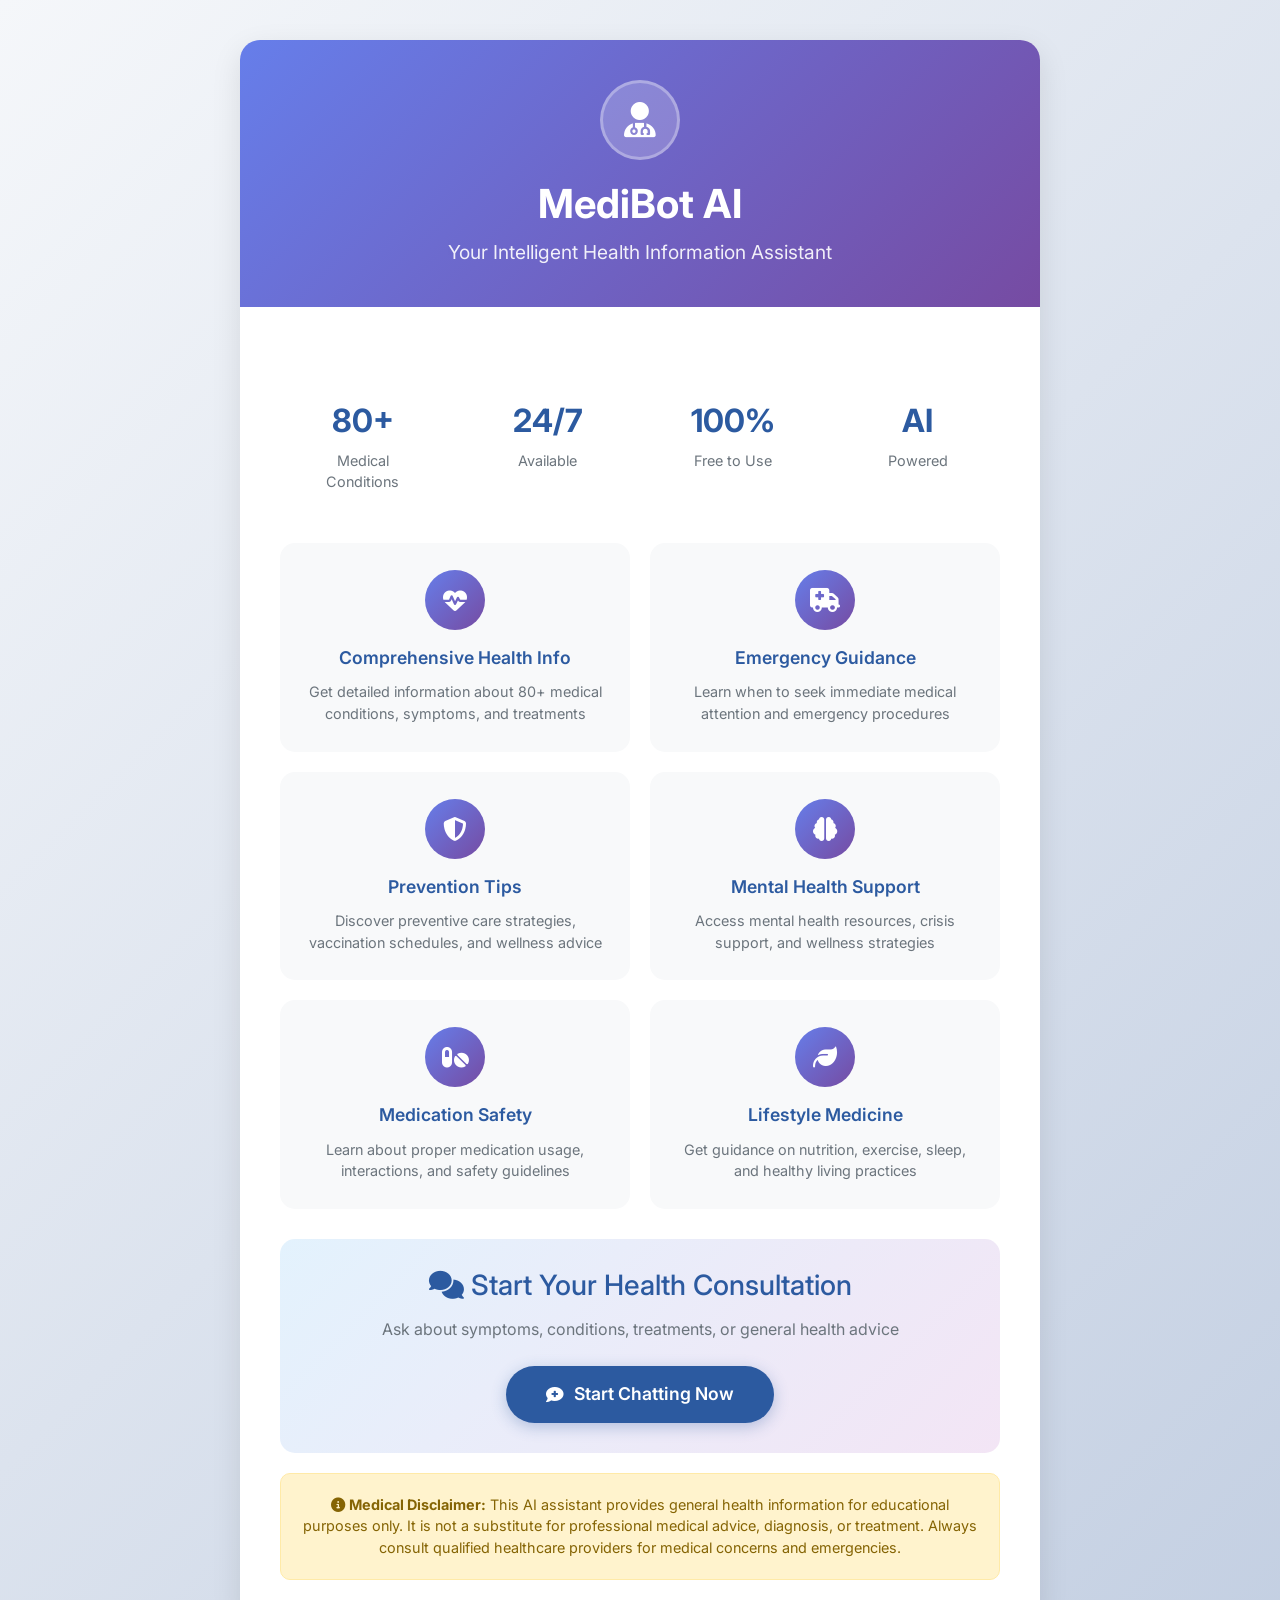
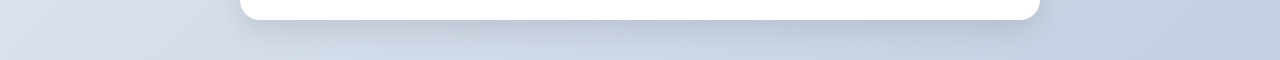
==== templates/index.html @ 62eaead3 "first commit" ====
<!DOCTYPE html>
<html lang="en">
<head>
    <meta charset="UTF-8">
    <meta name="viewport" content="width=device-width, initial-scale=1.0">
    <title>MediBot - AI Health Assistant</title>
    
    <!-- Bootstrap 5 CSS -->
    <link href="https://cdn.jsdelivr.net/npm/bootstrap@5.3.0/dist/css/bootstrap.min.css" rel="stylesheet">
    <!-- Font Awesome -->
    <link rel="stylesheet" href="https://cdnjs.cloudflare.com/ajax/libs/font-awesome/6.4.0/css/all.min.css">
    <!-- Google Fonts -->
    <link href="https://fonts.googleapis.com/css2?family=Inter:wght@300;400;500;600;700&display=swap" rel="stylesheet">
    
    <style>
        :root {
            --primary-color: #2c5aa0;
            --secondary-color: #4a90e2;
            --success-color: #28a745;
            --medical-gradient: linear-gradient(135deg, #667eea 0%, #764ba2 100%);
        }

        body {
            font-family: 'Inter', sans-serif;
            background: linear-gradient(135deg, #f5f7fa 0%, #c3cfe2 100%);
            min-height: 100vh;
        }

        .hero-section {
            min-height: 100vh;
            display: flex;
            align-items: center;
            padding: 40px 0;
        }

        .hero-card {
            background: white;
            border-radius: 20px;
            box-shadow: 0 10px 30px rgba(0, 0, 0, 0.1);
            overflow: hidden;
            max-width: 800px;
            margin: 0 auto;
        }

        .hero-header {
            background: var(--medical-gradient);
            color: white;
            padding: 40px;
            text-align: center;
        }

        .hero-icon {
            width: 80px;
            height: 80px;
            background: rgba(255, 255, 255, 0.2);
            border-radius: 50%;
            display: flex;
            align-items: center;
            justify-content: center;
            font-size: 36px;
            margin: 0 auto 20px;
            border: 3px solid rgba(255, 255, 255, 0.3);
        }

        .hero-title {
            font-size: 2.5rem;
            font-weight: 700;
            margin-bottom: 10px;
        }

        .hero-subtitle {
            font-size: 1.2rem;
            opacity: 0.9;
            margin-bottom: 0;
        }

        .hero-body {
            padding: 40px;
        }

        .feature-grid {
            display: grid;
            grid-template-columns: repeat(auto-fit, minmax(250px, 1fr));
            gap: 20px;
            margin-bottom: 30px;
        }

        .feature-card {
            background: #f8f9fa;
            border-radius: 15px;
            padding: 25px;
            text-align: center;
            border: 2px solid transparent;
            transition: all 0.3s ease;
        }

        .feature-card:hover {
            border-color: var(--primary-color);
            transform: translateY(-5px);
            box-shadow: 0 5px 15px rgba(44, 90, 160, 0.1);
        }

        .feature-icon {
            width: 60px;
            height: 60px;
            background: var(--medical-gradient);
            border-radius: 50%;
            display: flex;
            align-items: center;
            justify-content: center;
            font-size: 24px;
            color: white;
            margin: 0 auto 15px;
        }

        .feature-title {
            font-size: 1.1rem;
            font-weight: 600;
            color: var(--primary-color);
            margin-bottom: 10px;
        }

        .feature-description {
            font-size: 0.9rem;
            color: #6c757d;
            line-height: 1.5;
        }

        .cta-section {
            text-align: center;
            padding: 30px;
            background: linear-gradient(135deg, #e3f2fd 0%, #f3e5f5 100%);
            border-radius: 15px;
            margin-top: 30px;
        }

        .cta-button {
            background: var(--primary-color);
            color: white;
            padding: 15px 40px;
            border: none;
            border-radius: 50px;
            font-size: 1.1rem;
            font-weight: 600;
            text-decoration: none;
            display: inline-flex;
            align-items: center;
            gap: 10px;
            transition: all 0.3s ease;
            box-shadow: 0 4px 15px rgba(44, 90, 160, 0.3);
        }

        .cta-button:hover {
            background: var(--secondary-color);
            transform: translateY(-2px);
            box-shadow: 0 6px 20px rgba(44, 90, 160, 0.4);
            color: white;
            text-decoration: none;
        }

        .disclaimer {
            background: #fff3cd;
            border: 1px solid #ffeaa7;
            color: #856404;
            padding: 20px;
            border-radius: 10px;
            font-size: 0.9rem;
            margin-top: 20px;
            text-align: center;
        }

        .stats-section {
            display: grid;
            grid-template-columns: repeat(auto-fit, minmax(150px, 1fr));
            gap: 20px;
            margin: 30px 0;
        }

        .stat-item {
            text-align: center;
            padding: 20px;
        }

        .stat-number {
            font-size: 2rem;
            font-weight: 700;
            color: var(--primary-color);
            display: block;
        }

        .stat-label {
            font-size: 0.9rem;
            color: #6c757d;
            margin-top: 5px;
        }

        @media (max-width: 768px) {
            .hero-title {
                font-size: 2rem;
            }
            
            .hero-subtitle {
                font-size: 1rem;
            }
            
            .hero-header,
            .hero-body {
                padding: 30px 20px;
            }
            
            .feature-grid {
                grid-template-columns: 1fr;
            }
        }
    </style>
</head>

<body>
    <div class="hero-section">
        <div class="container">
            <div class="hero-card">
                <div class="hero-header">
                    <div class="hero-icon">
                        <i class="fas fa-user-md"></i>
                    </div>
                    <h1 class="hero-title">MediBot AI</h1>
                    <p class="hero-subtitle">Your Intelligent Health Information Assistant</p>
                </div>

                <div class="hero-body">
                    <div class="stats-section">
                        <div class="stat-item">
                            <span class="stat-number">80+</span>
                            <div class="stat-label">Medical Conditions</div>
                        </div>
                        <div class="stat-item">
                            <span class="stat-number">24/7</span>
                            <div class="stat-label">Available</div>
                        </div>
                        <div class="stat-item">
                            <span class="stat-number">100%</span>
                            <div class="stat-label">Free to Use</div>
                        </div>
                        <div class="stat-item">
                            <span class="stat-number">AI</span>
                            <div class="stat-label">Powered</div>
                        </div>
                    </div>

                    <div class="feature-grid">
                        <div class="feature-card">
                            <div class="feature-icon">
                                <i class="fas fa-heartbeat"></i>
                            </div>
                            <div class="feature-title">Comprehensive Health Info</div>
                            <div class="feature-description">
                                Get detailed information about 80+ medical conditions, symptoms, and treatments
                            </div>
                        </div>

                        <div class="feature-card">
                            <div class="feature-icon">
                                <i class="fas fa-ambulance"></i>
                            </div>
                            <div class="feature-title">Emergency Guidance</div>
                            <div class="feature-description">
                                Learn when to seek immediate medical attention and emergency procedures
                            </div>
                        </div>

                        <div class="feature-card">
                            <div class="feature-icon">
                                <i class="fas fa-shield-alt"></i>
                            </div>
                            <div class="feature-title">Prevention Tips</div>
                            <div class="feature-description">
                                Discover preventive care strategies, vaccination schedules, and wellness advice
                            </div>
                        </div>

                        <div class="feature-card">
                            <div class="feature-icon">
                                <i class="fas fa-brain"></i>
                            </div>
                            <div class="feature-title">Mental Health Support</div>
                            <div class="feature-description">
                                Access mental health resources, crisis support, and wellness strategies
                            </div>
                        </div>

                        <div class="feature-card">
                            <div class="feature-icon">
                                <i class="fas fa-pills"></i>
                            </div>
                            <div class="feature-title">Medication Safety</div>
                            <div class="feature-description">
                                Learn about proper medication usage, interactions, and safety guidelines
                            </div>
                        </div>

                        <div class="feature-card">
                            <div class="feature-icon">
                                <i class="fas fa-leaf"></i>
                            </div>
                            <div class="feature-title">Lifestyle Medicine</div>
                            <div class="feature-description">
                                Get guidance on nutrition, exercise, sleep, and healthy living practices
                            </div>
                        </div>
                    </div>

                    <div class="cta-section">
                        <h3 style="color: var(--primary-color); margin-bottom: 15px;">
                            <i class="fas fa-comments"></i> Start Your Health Consultation
                        </h3>
                        <p style="margin-bottom: 25px; color: #6c757d;">
                            Ask about symptoms, conditions, treatments, or general health advice
                        </p>
                        <a href="/chat" class="cta-button">
                            <i class="fas fa-comment-medical"></i>
                            Start Chatting Now
                        </a>
                    </div>

                    <div class="disclaimer">
                        <i class="fas fa-info-circle"></i>
                        <strong>Medical Disclaimer:</strong> This AI assistant provides general health information for educational purposes only. 
                        It is not a substitute for professional medical advice, diagnosis, or treatment. 
                        Always consult qualified healthcare providers for medical concerns and emergencies.
                    </div>
                </div>
            </div>
        </div>
    </div>

    <!-- Bootstrap 5 JS -->
    <script src="https://cdn.jsdelivr.net/npm/bootstrap@5.3.0/dist/js/bootstrap.bundle.min.js"></script>
</body>
</html>
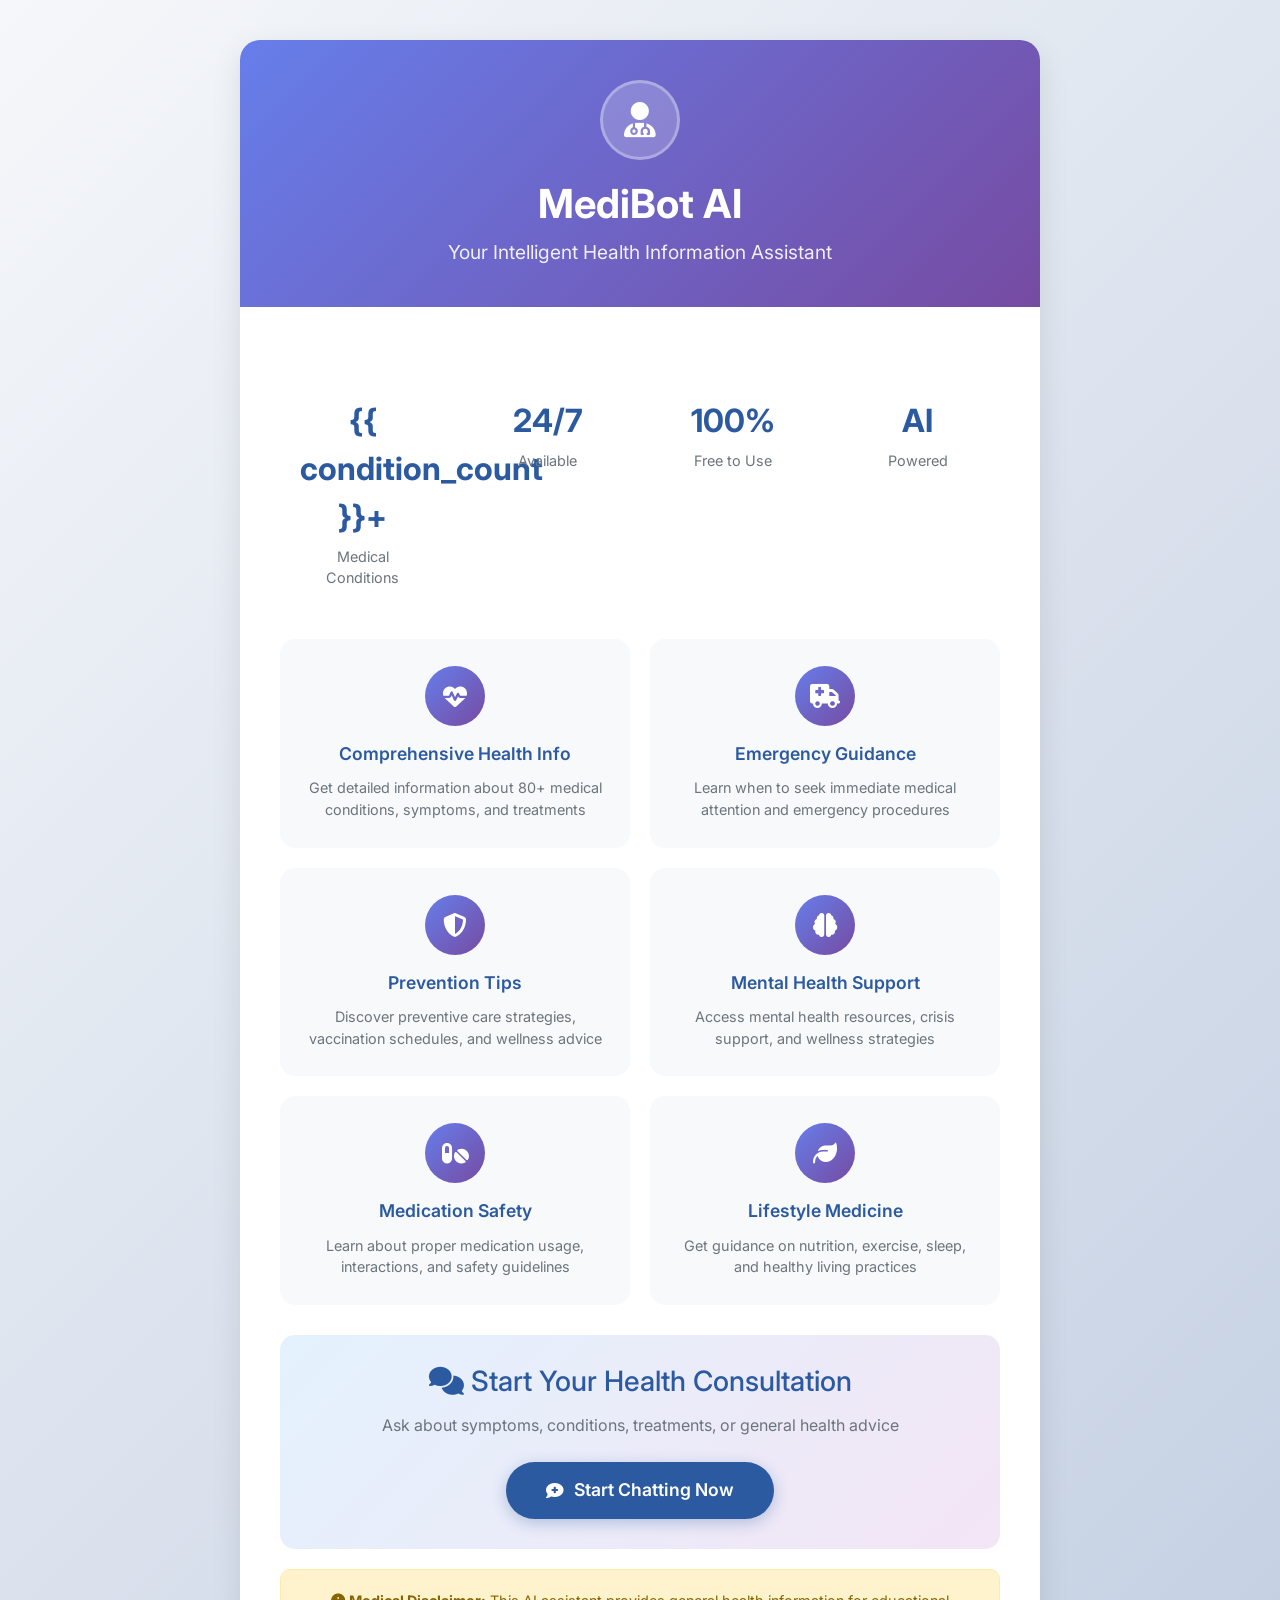
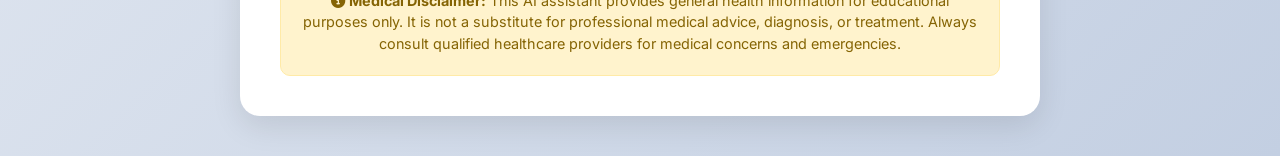
==== commit c82e60e4: "#1" ====
--- a/templates/index.html
+++ b/templates/index.html
@@ -230,7 +230,7 @@
                 <div class="hero-body">
                     <div class="stats-section">
                         <div class="stat-item">
-                            <span class="stat-number">80+</span>
+                            <span class="stat-number">{{ condition_count }}+</span>
                             <div class="stat-label">Medical Conditions</div>
                         </div>
                         <div class="stat-item">
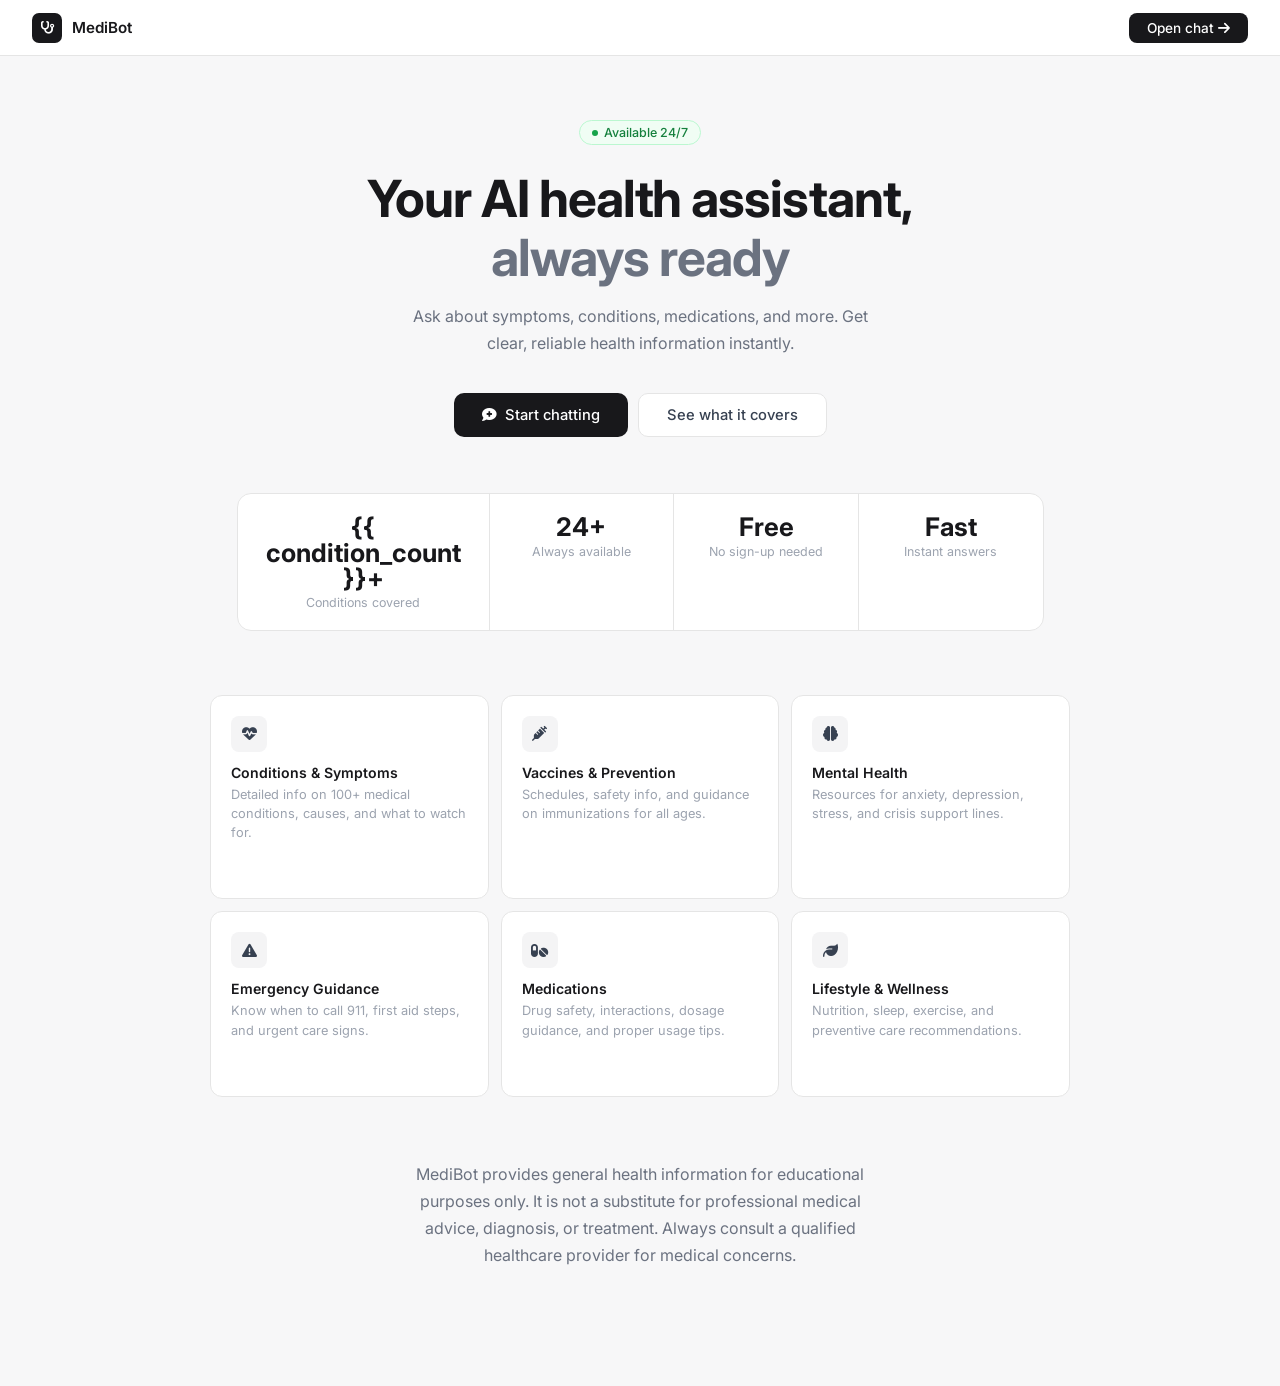
==== commit f0df9771: "#3" ====
--- a/templates/index.html
+++ b/templates/index.html
@@ -3,337 +3,469 @@
 <head>
     <meta charset="UTF-8">
     <meta name="viewport" content="width=device-width, initial-scale=1.0">
-    <title>MediBot - AI Health Assistant</title>
-    
-    <!-- Bootstrap 5 CSS -->
-    <link href="https://cdn.jsdelivr.net/npm/bootstrap@5.3.0/dist/css/bootstrap.min.css" rel="stylesheet">
-    <!-- Font Awesome -->
+    <title>MediBot — AI Health Assistant</title>
+    <link href="https://fonts.googleapis.com/css2?family=Inter:wght@400;500;600;700&display=swap" rel="stylesheet">
     <link rel="stylesheet" href="https://cdnjs.cloudflare.com/ajax/libs/font-awesome/6.4.0/css/all.min.css">
-    <!-- Google Fonts -->
-    <link href="https://fonts.googleapis.com/css2?family=Inter:wght@300;400;500;600;700&display=swap" rel="stylesheet">
-    
     <style>
-        :root {
-            --primary-color: #2c5aa0;
-            --secondary-color: #4a90e2;
-            --success-color: #28a745;
-            --medical-gradient: linear-gradient(135deg, #667eea 0%, #764ba2 100%);
-        }
+        *, *::before, *::after { box-sizing: border-box; margin: 0; padding: 0; }
 
         body {
             font-family: 'Inter', sans-serif;
-            background: linear-gradient(135deg, #f5f7fa 0%, #c3cfe2 100%);
+            background: #f7f7f8;
+            color: #1a1a1a;
             min-height: 100vh;
-        }
-
-        .hero-section {
-            min-height: 100vh;
-            display: flex;
-            align-items: center;
-            padding: 40px 0;
-        }
-
-        .hero-card {
-            background: white;
+            display: flex;
+            flex-direction: column;
+        }
+
+        /* Nav */
+        nav {
+            height: 56px;
+            background: #fff;
+            border-bottom: 1px solid #e5e5e5;
+            display: flex;
+            align-items: center;
+            padding: 0 32px;
+            gap: 10px;
+        }
+
+        .nav-logo {
+            width: 30px;
+            height: 30px;
+            background: #18181b;
+            border-radius: 7px;
+            display: flex;
+            align-items: center;
+            justify-content: center;
+            color: white;
+            font-size: 13px;
+        }
+
+        .nav-name {
+            font-size: 0.95rem;
+            font-weight: 600;
+            color: #18181b;
+        }
+
+        .nav-cta {
+            margin-left: auto;
+            background: #18181b;
+            color: white;
+            border: none;
+            border-radius: 8px;
+            padding: 7px 18px;
+            font-size: 0.85rem;
+            font-weight: 500;
+            cursor: pointer;
+            text-decoration: none;
+            font-family: 'Inter', sans-serif;
+            transition: background 0.15s;
+        }
+
+        .nav-cta:hover { background: #374151; }
+
+        /* Hero */
+        .hero {
+            flex: 1;
+            display: flex;
+            flex-direction: column;
+            align-items: center;
+            justify-content: center;
+            padding: 64px 24px 40px;
+            text-align: center;
+        }
+
+        .hero-badge {
+            display: inline-flex;
+            align-items: center;
+            gap: 6px;
+            background: #f0fdf4;
+            border: 1px solid #bbf7d0;
+            color: #15803d;
             border-radius: 20px;
-            box-shadow: 0 10px 30px rgba(0, 0, 0, 0.1);
+            padding: 4px 12px;
+            font-size: 0.78rem;
+            font-weight: 500;
+            margin-bottom: 24px;
+        }
+
+        .hero-badge span {
+            width: 6px;
+            height: 6px;
+            background: #16a34a;
+            border-radius: 50%;
+            display: inline-block;
+        }
+
+        .hero h1 {
+            font-size: clamp(2rem, 5vw, 3.2rem);
+            font-weight: 700;
+            color: #18181b;
+            line-height: 1.15;
+            letter-spacing: -0.02em;
+            max-width: 640px;
+            margin-bottom: 16px;
+        }
+
+        .hero h1 em {
+            font-style: normal;
+            color: #6b7280;
+        }
+
+        .hero p {
+            font-size: 1rem;
+            color: #6b7280;
+            max-width: 460px;
+            line-height: 1.7;
+            margin-bottom: 36px;
+        }
+
+        .hero-actions {
+            display: flex;
+            gap: 10px;
+            flex-wrap: wrap;
+            justify-content: center;
+            margin-bottom: 56px;
+        }
+
+        .btn-primary {
+            background: #18181b;
+            color: white;
+            border: none;
+            border-radius: 10px;
+            padding: 12px 28px;
+            font-size: 0.92rem;
+            font-weight: 500;
+            cursor: pointer;
+            text-decoration: none;
+            font-family: 'Inter', sans-serif;
+            display: inline-flex;
+            align-items: center;
+            gap: 8px;
+            transition: background 0.15s;
+        }
+
+        .btn-primary:hover { background: #374151; }
+
+        .btn-secondary {
+            background: #fff;
+            color: #374151;
+            border: 1px solid #e5e5e5;
+            border-radius: 10px;
+            padding: 12px 28px;
+            font-size: 0.92rem;
+            font-weight: 500;
+            cursor: pointer;
+            text-decoration: none;
+            font-family: 'Inter', sans-serif;
+            display: inline-flex;
+            align-items: center;
+            gap: 8px;
+            transition: all 0.15s;
+        }
+
+        .btn-secondary:hover { background: #f4f4f5; border-color: #d1d5db; }
+
+        /* Stats row */
+        .stats {
+            display: flex;
+            gap: 0;
+            border: 1px solid #e5e5e5;
+            border-radius: 14px;
+            background: #fff;
             overflow: hidden;
-            max-width: 800px;
-            margin: 0 auto;
-        }
-
-        .hero-header {
-            background: var(--medical-gradient);
-            color: white;
-            padding: 40px;
+            margin-bottom: 64px;
+        }
+
+        .stat {
+            flex: 1;
+            padding: 20px 28px;
             text-align: center;
-        }
-
-        .hero-icon {
-            width: 80px;
-            height: 80px;
-            background: rgba(255, 255, 255, 0.2);
-            border-radius: 50%;
+            border-right: 1px solid #e5e5e5;
+        }
+
+        .stat:last-child { border-right: none; }
+
+        .stat-num {
+            font-size: 1.6rem;
+            font-weight: 700;
+            color: #18181b;
+            display: block;
+            line-height: 1;
+            margin-bottom: 4px;
+        }
+
+        .stat-label {
+            font-size: 0.78rem;
+            color: #9ca3af;
+        }
+
+        /* Features grid */
+        .features {
+            display: grid;
+            grid-template-columns: repeat(auto-fit, minmax(220px, 1fr));
+            gap: 12px;
+            max-width: 860px;
+            width: 100%;
+            margin-bottom: 64px;
+        }
+
+        .feature-card {
+            background: #fff;
+            border: 1px solid #e5e5e5;
+            border-radius: 12px;
+            padding: 20px;
+            text-align: left;
+            transition: box-shadow 0.15s;
+        }
+
+        .feature-card:hover {
+            box-shadow: 0 4px 16px rgba(0,0,0,0.06);
+        }
+
+        .feature-icon {
+            width: 36px;
+            height: 36px;
+            background: #f4f4f5;
+            border-radius: 8px;
             display: flex;
             align-items: center;
             justify-content: center;
-            font-size: 36px;
-            margin: 0 auto 20px;
-            border: 3px solid rgba(255, 255, 255, 0.3);
-        }
-
-        .hero-title {
-            font-size: 2.5rem;
-            font-weight: 700;
-            margin-bottom: 10px;
-        }
-
-        .hero-subtitle {
-            font-size: 1.2rem;
-            opacity: 0.9;
-            margin-bottom: 0;
-        }
-
-        .hero-body {
-            padding: 40px;
-        }
-
-        .feature-grid {
-            display: grid;
-            grid-template-columns: repeat(auto-fit, minmax(250px, 1fr));
-            gap: 20px;
-            margin-bottom: 30px;
-        }
-
+            font-size: 15px;
+            color: #374151;
+            margin-bottom: 12px;
+        }
+
+        .feature-card h3 {
+            font-size: 0.88rem;
+            font-weight: 600;
+            color: #18181b;
+            margin-bottom: 4px;
+        }
+
+        .feature-card p {
+            font-size: 0.8rem;
+            color: #9ca3af;
+            line-height: 1.5;
+        }
+
+        /* ── Animations ── */
+        @keyframes fadeUp {
+            from { opacity: 0; transform: translateY(22px); }
+            to   { opacity: 1; transform: translateY(0); }
+        }
+
+        @keyframes fadeIn {
+            from { opacity: 0; }
+            to   { opacity: 1; }
+        }
+
+        @keyframes badgePulse {
+            0%, 100% { box-shadow: 0 0 0 0 rgba(22,163,74,0.35); }
+            50%       { box-shadow: 0 0 0 6px rgba(22,163,74,0); }
+        }
+
+        @keyframes navSlide {
+            from { opacity: 0; transform: translateY(-10px); }
+            to   { opacity: 1; transform: translateY(0); }
+        }
+
+        /* Nav entrance */
+        nav { animation: navSlide 0.4s ease both; }
+
+        /* Hero stagger */
+        .hero-badge   { animation: fadeUp 0.5s ease 0.1s both; }
+        .hero h1      { animation: fadeUp 0.5s ease 0.2s both; }
+        .hero > p     { animation: fadeUp 0.5s ease 0.3s both; }
+        .hero-actions { animation: fadeUp 0.5s ease 0.4s both; }
+        .stats        { animation: fadeUp 0.5s ease 0.5s both; }
+
+        /* Badge dot pulse */
+        .hero-badge { animation: fadeUp 0.5s ease 0.1s both, badgePulse 2.4s ease 1s infinite; }
+
+        /* Button lift on hover */
+        .btn-primary  { transition: background 0.15s, transform 0.15s, box-shadow 0.15s; }
+        .btn-primary:hover  { transform: translateY(-2px); box-shadow: 0 6px 20px rgba(24,24,27,0.18); }
+        .btn-secondary { transition: all 0.15s, transform 0.15s; }
+        .btn-secondary:hover { transform: translateY(-2px); }
+
+        /* Feature cards — hidden until scroll triggers */
         .feature-card {
-            background: #f8f9fa;
-            border-radius: 15px;
-            padding: 25px;
+            opacity: 0;
+            transform: translateY(18px);
+            transition: opacity 0.4s ease, transform 0.4s ease, box-shadow 0.15s;
+        }
+
+        .feature-card.visible {
+            opacity: 1;
+            transform: translateY(0);
+        }
+
+        .feature-card:hover {
+            box-shadow: 0 6px 24px rgba(0,0,0,0.08);
+            transform: translateY(-3px);
+        }
+
+        /* Feature icon hover spin */
+        .feature-card:hover .feature-icon i {
+            animation: iconSpin 0.4s ease;
+        }
+
+        @keyframes iconSpin {
+            0%   { transform: rotate(0deg) scale(1); }
+            50%  { transform: rotate(-12deg) scale(1.15); }
+            100% { transform: rotate(0deg) scale(1); }
+        }
+
+        /* Nav CTA arrow slide */
+        .nav-cta { overflow: hidden; position: relative; }
+        .nav-cta i { transition: transform 0.2s ease; }
+        .nav-cta:hover i { transform: translateX(3px); }
+
+        /* Disclaimer */
+        .disclaimer {
+            max-width: 560px;
             text-align: center;
-            border: 2px solid transparent;
-            transition: all 0.3s ease;
-        }
-
-        .feature-card:hover {
-            border-color: var(--primary-color);
-            transform: translateY(-5px);
-            box-shadow: 0 5px 15px rgba(44, 90, 160, 0.1);
-        }
-
-        .feature-icon {
-            width: 60px;
-            height: 60px;
-            background: var(--medical-gradient);
-            border-radius: 50%;
-            display: flex;
-            align-items: center;
-            justify-content: center;
-            font-size: 24px;
-            color: white;
-            margin: 0 auto 15px;
-        }
-
-        .feature-title {
-            font-size: 1.1rem;
-            font-weight: 600;
-            color: var(--primary-color);
-            margin-bottom: 10px;
-        }
-
-        .feature-description {
-            font-size: 0.9rem;
-            color: #6c757d;
-            line-height: 1.5;
-        }
-
-        .cta-section {
-            text-align: center;
-            padding: 30px;
-            background: linear-gradient(135deg, #e3f2fd 0%, #f3e5f5 100%);
-            border-radius: 15px;
-            margin-top: 30px;
-        }
-
-        .cta-button {
-            background: var(--primary-color);
-            color: white;
-            padding: 15px 40px;
-            border: none;
-            border-radius: 50px;
-            font-size: 1.1rem;
-            font-weight: 600;
-            text-decoration: none;
-            display: inline-flex;
-            align-items: center;
-            gap: 10px;
-            transition: all 0.3s ease;
-            box-shadow: 0 4px 15px rgba(44, 90, 160, 0.3);
-        }
-
-        .cta-button:hover {
-            background: var(--secondary-color);
-            transform: translateY(-2px);
-            box-shadow: 0 6px 20px rgba(44, 90, 160, 0.4);
-            color: white;
-            text-decoration: none;
-        }
-
-        .disclaimer {
-            background: #fff3cd;
-            border: 1px solid #ffeaa7;
-            color: #856404;
-            padding: 20px;
-            border-radius: 10px;
-            font-size: 0.9rem;
-            margin-top: 20px;
-            text-align: center;
-        }
-
-        .stats-section {
-            display: grid;
-            grid-template-columns: repeat(auto-fit, minmax(150px, 1fr));
-            gap: 20px;
-            margin: 30px 0;
-        }
-
-        .stat-item {
-            text-align: center;
-            padding: 20px;
-        }
-
-        .stat-number {
-            font-size: 2rem;
-            font-weight: 700;
-            color: var(--primary-color);
-            display: block;
-        }
-
-        .stat-label {
-            font-size: 0.9rem;
-            color: #6c757d;
-            margin-top: 5px;
-        }
-
-        @media (max-width: 768px) {
-            .hero-title {
-                font-size: 2rem;
-            }
-            
-            .hero-subtitle {
-                font-size: 1rem;
-            }
-            
-            .hero-header,
-            .hero-body {
-                padding: 30px 20px;
-            }
-            
-            .feature-grid {
-                grid-template-columns: 1fr;
-            }
+            font-size: 0.78rem;
+            color: #9ca3af;
+            line-height: 1.6;
+            padding-bottom: 40px;
+        }
+
+        .disclaimer a { color: #6b7280; }
+
+        @media (max-width: 600px) {
+            nav { padding: 0 16px; }
+            .hero { padding: 48px 16px 32px; }
+            .stats { flex-direction: column; }
+            .stat { border-right: none; border-bottom: 1px solid #e5e5e5; }
+            .stat:last-child { border-bottom: none; }
         }
     </style>
 </head>
-
 <body>
-    <div class="hero-section">
-        <div class="container">
-            <div class="hero-card">
-                <div class="hero-header">
-                    <div class="hero-icon">
-                        <i class="fas fa-user-md"></i>
-                    </div>
-                    <h1 class="hero-title">MediBot AI</h1>
-                    <p class="hero-subtitle">Your Intelligent Health Information Assistant</p>
-                </div>
-
-                <div class="hero-body">
-                    <div class="stats-section">
-                        <div class="stat-item">
-                            <span class="stat-number">{{ condition_count }}+</span>
-                            <div class="stat-label">Medical Conditions</div>
-                        </div>
-                        <div class="stat-item">
-                            <span class="stat-number">24/7</span>
-                            <div class="stat-label">Available</div>
-                        </div>
-                        <div class="stat-item">
-                            <span class="stat-number">100%</span>
-                            <div class="stat-label">Free to Use</div>
-                        </div>
-                        <div class="stat-item">
-                            <span class="stat-number">AI</span>
-                            <div class="stat-label">Powered</div>
-                        </div>
-                    </div>
-
-                    <div class="feature-grid">
-                        <div class="feature-card">
-                            <div class="feature-icon">
-                                <i class="fas fa-heartbeat"></i>
-                            </div>
-                            <div class="feature-title">Comprehensive Health Info</div>
-                            <div class="feature-description">
-                                Get detailed information about 80+ medical conditions, symptoms, and treatments
-                            </div>
-                        </div>
-
-                        <div class="feature-card">
-                            <div class="feature-icon">
-                                <i class="fas fa-ambulance"></i>
-                            </div>
-                            <div class="feature-title">Emergency Guidance</div>
-                            <div class="feature-description">
-                                Learn when to seek immediate medical attention and emergency procedures
-                            </div>
-                        </div>
-
-                        <div class="feature-card">
-                            <div class="feature-icon">
-                                <i class="fas fa-shield-alt"></i>
-                            </div>
-                            <div class="feature-title">Prevention Tips</div>
-                            <div class="feature-description">
-                                Discover preventive care strategies, vaccination schedules, and wellness advice
-                            </div>
-                        </div>
-
-                        <div class="feature-card">
-                            <div class="feature-icon">
-                                <i class="fas fa-brain"></i>
-                            </div>
-                            <div class="feature-title">Mental Health Support</div>
-                            <div class="feature-description">
-                                Access mental health resources, crisis support, and wellness strategies
-                            </div>
-                        </div>
-
-                        <div class="feature-card">
-                            <div class="feature-icon">
-                                <i class="fas fa-pills"></i>
-                            </div>
-                            <div class="feature-title">Medication Safety</div>
-                            <div class="feature-description">
-                                Learn about proper medication usage, interactions, and safety guidelines
-                            </div>
-                        </div>
-
-                        <div class="feature-card">
-                            <div class="feature-icon">
-                                <i class="fas fa-leaf"></i>
-                            </div>
-                            <div class="feature-title">Lifestyle Medicine</div>
-                            <div class="feature-description">
-                                Get guidance on nutrition, exercise, sleep, and healthy living practices
-                            </div>
-                        </div>
-                    </div>
-
-                    <div class="cta-section">
-                        <h3 style="color: var(--primary-color); margin-bottom: 15px;">
-                            <i class="fas fa-comments"></i> Start Your Health Consultation
-                        </h3>
-                        <p style="margin-bottom: 25px; color: #6c757d;">
-                            Ask about symptoms, conditions, treatments, or general health advice
-                        </p>
-                        <a href="/chat" class="cta-button">
-                            <i class="fas fa-comment-medical"></i>
-                            Start Chatting Now
-                        </a>
-                    </div>
-
-                    <div class="disclaimer">
-                        <i class="fas fa-info-circle"></i>
-                        <strong>Medical Disclaimer:</strong> This AI assistant provides general health information for educational purposes only. 
-                        It is not a substitute for professional medical advice, diagnosis, or treatment. 
-                        Always consult qualified healthcare providers for medical concerns and emergencies.
-                    </div>
-                </div>
-            </div>
+
+    <nav>
+        <div class="nav-logo"><i class="fas fa-stethoscope"></i></div>
+        <span class="nav-name">MediBot</span>
+        <a href="/chat" class="nav-cta">Open chat <i class="fas fa-arrow-right"></i></a>
+    </nav>
+
+    <div class="hero">
+
+        <div class="hero-badge">
+            <span></span> Available 24/7
         </div>
+
+        <h1>Your AI health assistant, <em>always ready</em></h1>
+        <p>Ask about symptoms, conditions, medications, and more. Get clear, reliable health information instantly.</p>
+
+        <div class="hero-actions">
+            <a href="/chat" class="btn-primary">
+                <i class="fas fa-comment-medical"></i> Start chatting
+            </a>
+            <a href="#features" class="btn-secondary">
+                See what it covers
+            </a>
+        </div>
+
+        <div class="stats">
+            <div class="stat">
+                <span class="stat-num">{{ condition_count }}+</span>
+                <div class="stat-label">Conditions covered</div>
+            </div>
+            <div class="stat">
+                <span class="stat-num">24/7</span>
+                <div class="stat-label">Always available</div>
+            </div>
+            <div class="stat">
+                <span class="stat-num">Free</span>
+                <div class="stat-label">No sign-up needed</div>
+            </div>
+            <div class="stat">
+                <span class="stat-num">Fast</span>
+                <div class="stat-label">Instant answers</div>
+            </div>
+        </div>
+
+        <div class="features" id="features">
+            <div class="feature-card">
+                <div class="feature-icon"><i class="fas fa-heart-pulse"></i></div>
+                <h3>Conditions & Symptoms</h3>
+                <p>Detailed info on 100+ medical conditions, causes, and what to watch for.</p>
+            </div>
+            <div class="feature-card">
+                <div class="feature-icon"><i class="fas fa-syringe"></i></div>
+                <h3>Vaccines & Prevention</h3>
+                <p>Schedules, safety info, and guidance on immunizations for all ages.</p>
+            </div>
+            <div class="feature-card">
+                <div class="feature-icon"><i class="fas fa-brain"></i></div>
+                <h3>Mental Health</h3>
+                <p>Resources for anxiety, depression, stress, and crisis support lines.</p>
+            </div>
+            <div class="feature-card">
+                <div class="feature-icon"><i class="fas fa-triangle-exclamation"></i></div>
+                <h3>Emergency Guidance</h3>
+                <p>Know when to call 911, first aid steps, and urgent care signs.</p>
+            </div>
+            <div class="feature-card">
+                <div class="feature-icon"><i class="fas fa-pills"></i></div>
+                <h3>Medications</h3>
+                <p>Drug safety, interactions, dosage guidance, and proper usage tips.</p>
+            </div>
+            <div class="feature-card">
+                <div class="feature-icon"><i class="fas fa-leaf"></i></div>
+                <h3>Lifestyle & Wellness</h3>
+                <p>Nutrition, sleep, exercise, and preventive care recommendations.</p>
+            </div>
+        </div>
+
+        <p class="disclaimer">
+            MediBot provides general health information for educational purposes only.
+            It is not a substitute for professional medical advice, diagnosis, or treatment.
+            Always consult a qualified healthcare provider for medical concerns.
+        </p>
+
     </div>
 
-    <!-- Bootstrap 5 JS -->
-    <script src="https://cdn.jsdelivr.net/npm/bootstrap@5.3.0/dist/js/bootstrap.bundle.min.js"></script>
+    <script>
+        // Scroll-triggered feature cards with stagger
+        const cards = document.querySelectorAll('.feature-card');
+        const observer = new IntersectionObserver((entries) => {
+            entries.forEach((entry, i) => {
+                if (entry.isIntersecting) {
+                    setTimeout(() => entry.target.classList.add('visible'), i * 80);
+                    observer.unobserve(entry.target);
+                }
+            });
+        }, { threshold: 0.12 });
+        cards.forEach(c => observer.observe(c));
+
+        // Count-up for numeric stats
+        function countUp(el, target, duration) {
+            let start = 0;
+            const step = target / (duration / 16);
+            const timer = setInterval(() => {
+                start += step;
+                if (start >= target) { el.textContent = target + '+'; clearInterval(timer); return; }
+                el.textContent = Math.floor(start) + '+';
+            }, 16);
+        }
+
+        const statsObserver = new IntersectionObserver((entries) => {
+            entries.forEach(entry => {
+                if (entry.isIntersecting) {
+                    const nums = entry.target.querySelectorAll('.stat-num');
+                    nums.forEach(n => {
+                        const raw = parseInt(n.textContent);
+                        if (!isNaN(raw)) countUp(n, raw, 900);
+                    });
+                    statsObserver.unobserve(entry.target);
+                }
+            });
+        }, { threshold: 0.5 });
+        statsObserver.observe(document.querySelector('.stats'));
+    </script>
 </body>
 </html>
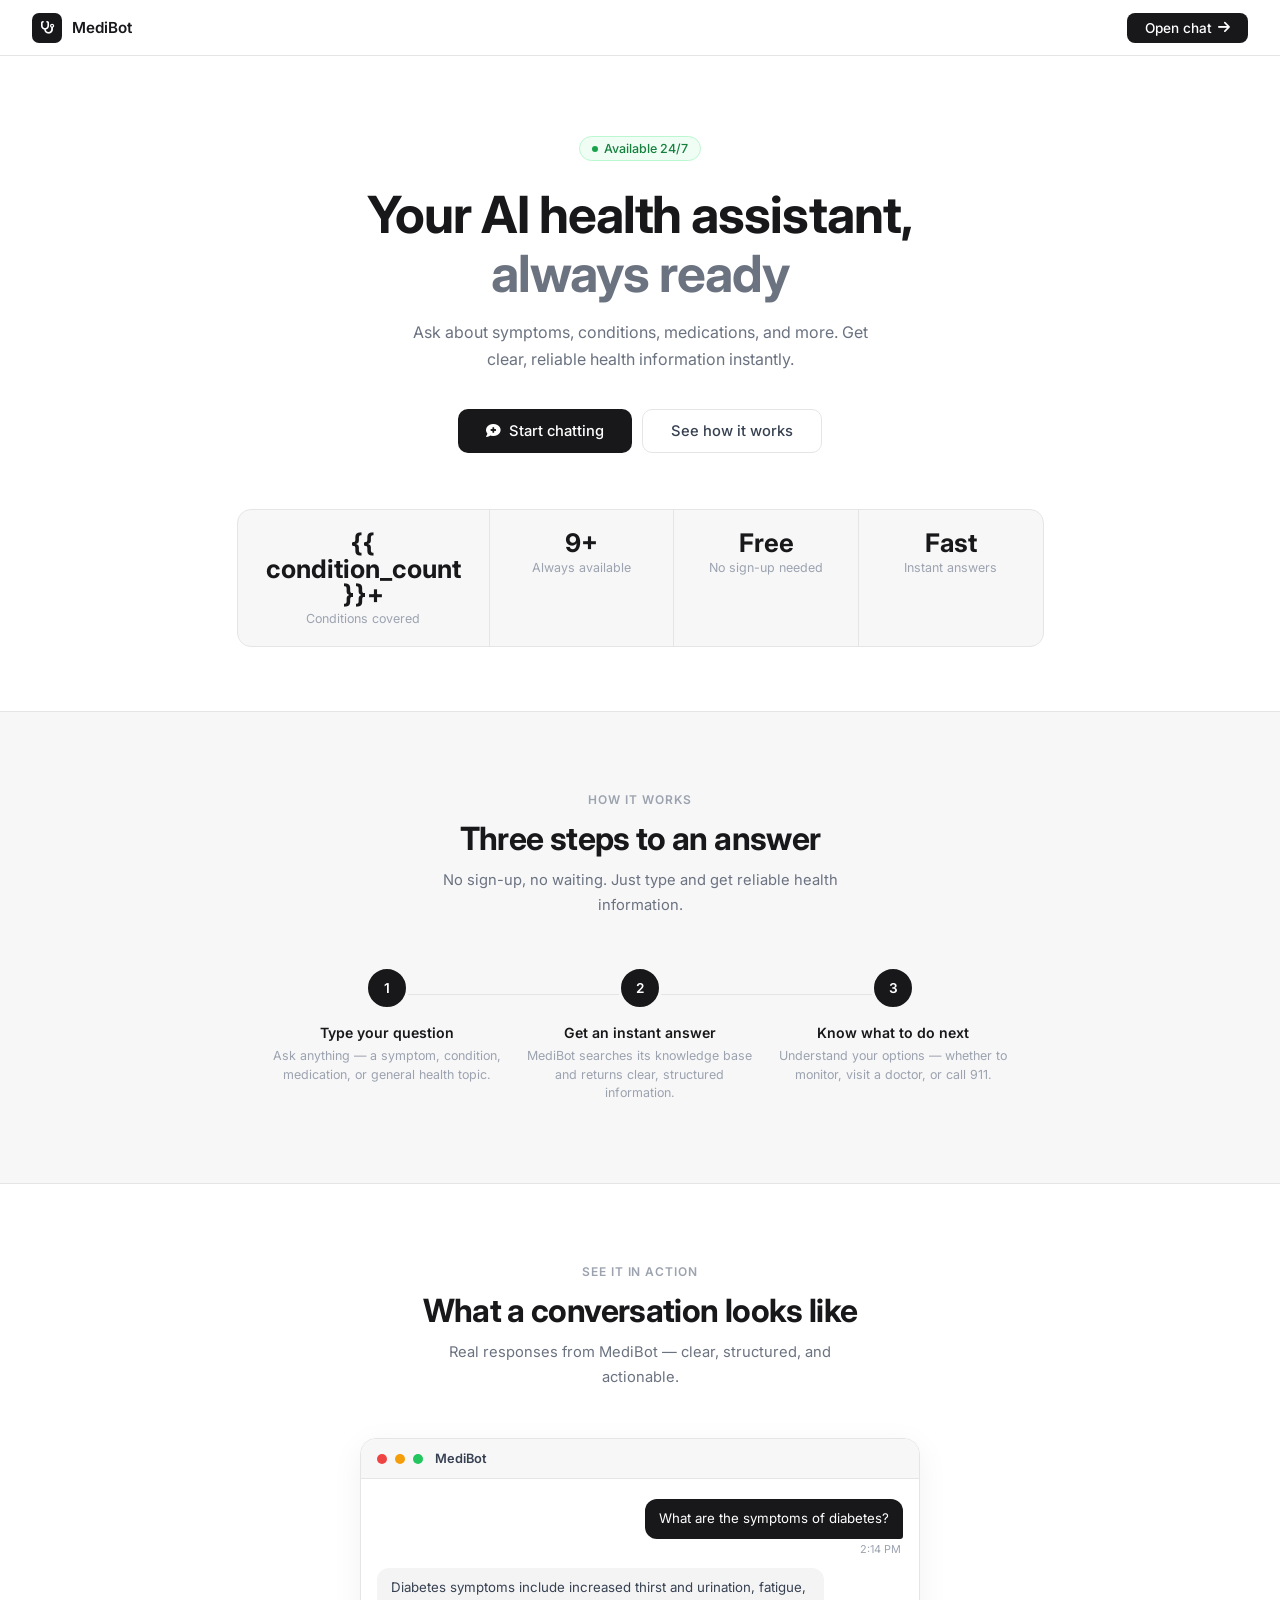
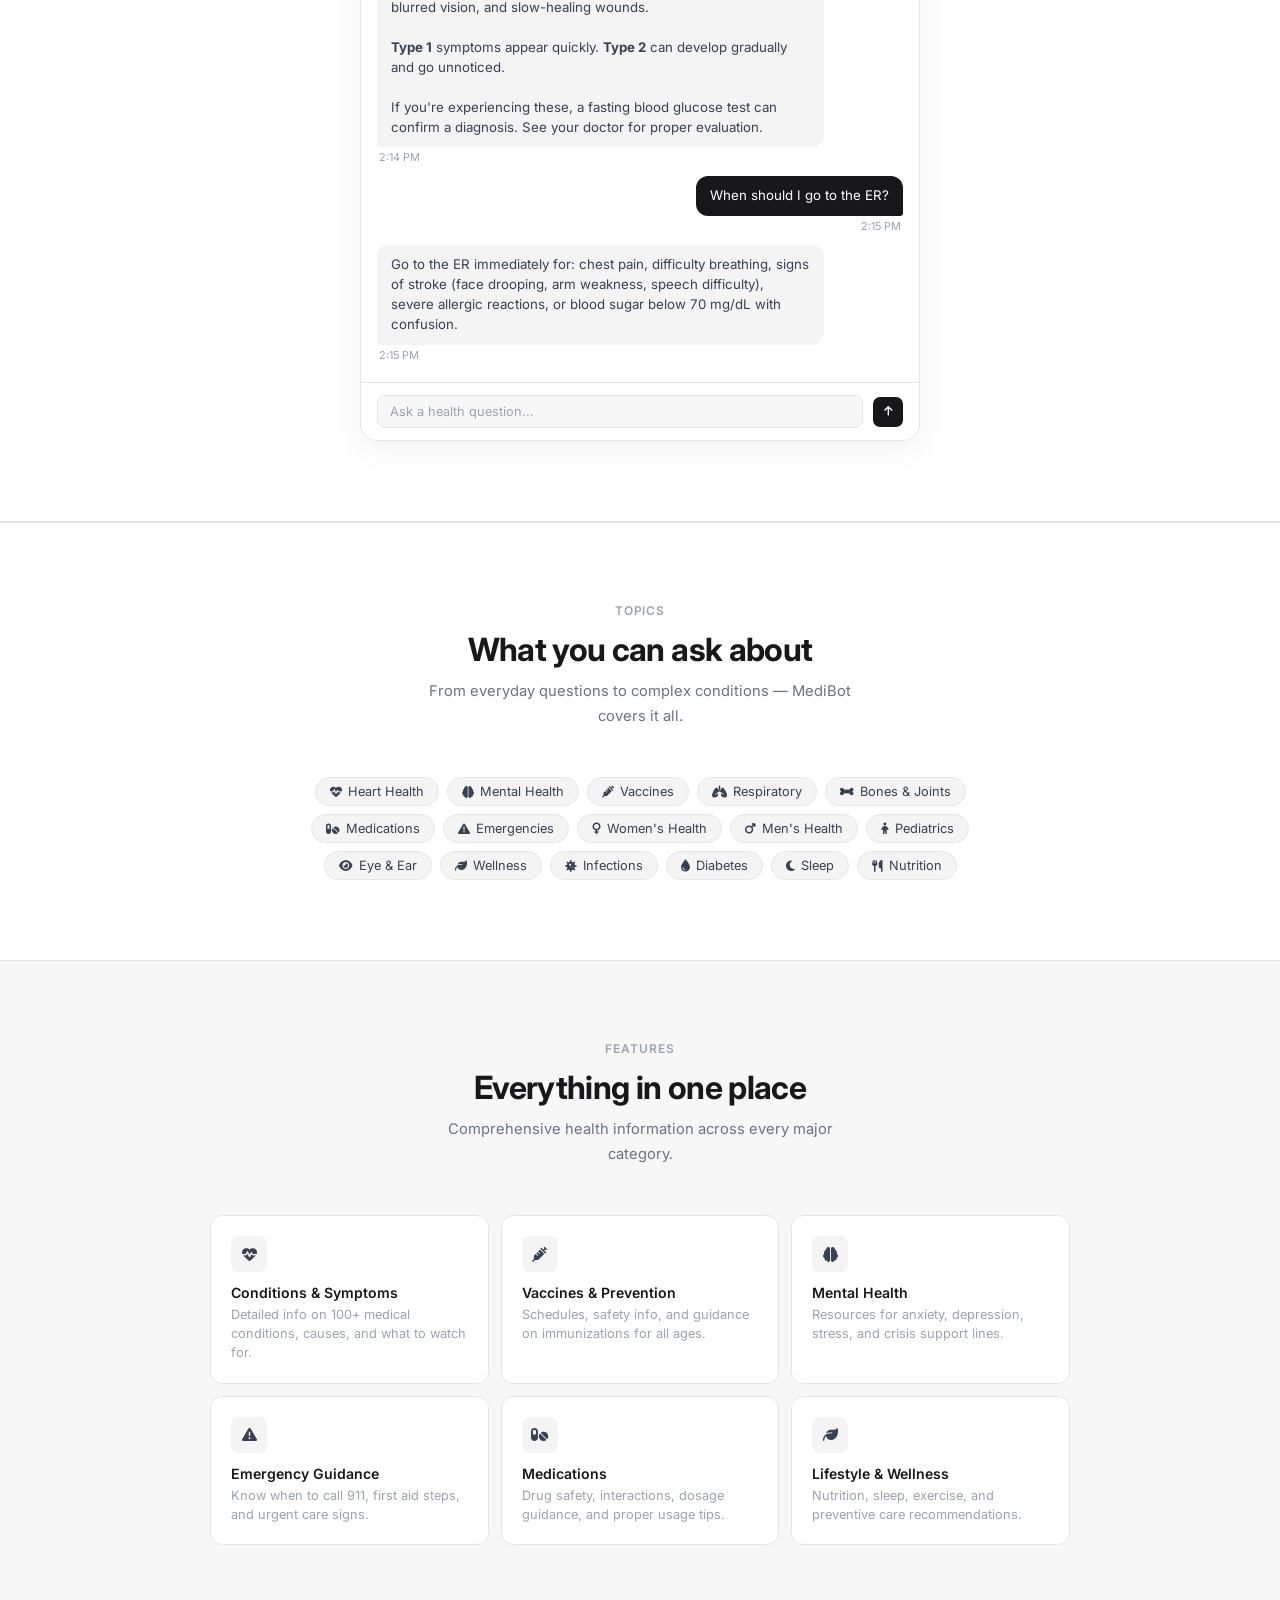
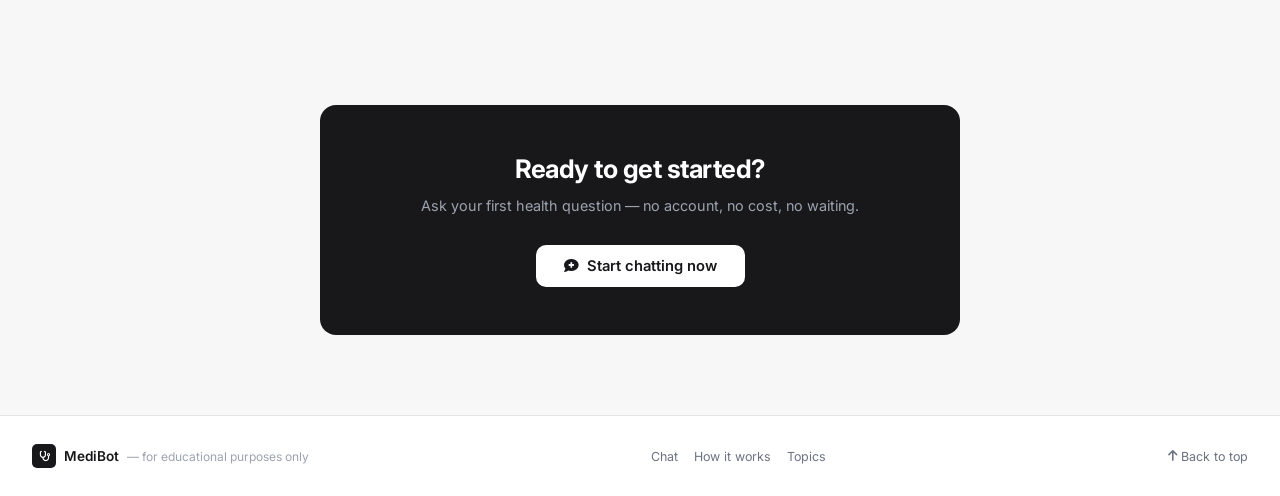
==== commit e738a0f6: "#4" ====
--- a/templates/index.html
+++ b/templates/index.html
@@ -8,6 +8,7 @@
     <link rel="stylesheet" href="https://cdnjs.cloudflare.com/ajax/libs/font-awesome/6.4.0/css/all.min.css">
     <style>
         *, *::before, *::after { box-sizing: border-box; margin: 0; padding: 0; }
+        html { scroll-behavior: smooth; }
 
         body {
             font-family: 'Inter', sans-serif;
@@ -18,7 +19,7 @@
             flex-direction: column;
         }
 
-        /* Nav */
+        /* ── Nav ── */
         nav {
             height: 56px;
             background: #fff;
@@ -27,445 +28,478 @@
             align-items: center;
             padding: 0 32px;
             gap: 10px;
-        }
-
+            position: sticky;
+            top: 0;
+            z-index: 100;
+            animation: navSlide 0.4s ease both;
+        }
         .nav-logo {
-            width: 30px;
-            height: 30px;
-            background: #18181b;
-            border-radius: 7px;
-            display: flex;
-            align-items: center;
-            justify-content: center;
-            color: white;
-            font-size: 13px;
-        }
-
-        .nav-name {
-            font-size: 0.95rem;
-            font-weight: 600;
-            color: #18181b;
-        }
-
+            width: 30px; height: 30px;
+            background: #18181b; border-radius: 7px;
+            display: flex; align-items: center; justify-content: center;
+            color: white; font-size: 13px;
+        }
+        .nav-name { font-size: 0.95rem; font-weight: 600; color: #18181b; }
         .nav-cta {
             margin-left: auto;
-            background: #18181b;
-            color: white;
-            border: none;
-            border-radius: 8px;
-            padding: 7px 18px;
-            font-size: 0.85rem;
-            font-weight: 500;
-            cursor: pointer;
-            text-decoration: none;
-            font-family: 'Inter', sans-serif;
-            transition: background 0.15s;
-        }
-
-        .nav-cta:hover { background: #374151; }
-
-        /* Hero */
+            background: #18181b; color: white; border: none;
+            border-radius: 8px; padding: 7px 18px;
+            font-size: 0.85rem; font-weight: 500; cursor: pointer;
+            text-decoration: none; font-family: 'Inter', sans-serif;
+            display: inline-flex; align-items: center; gap: 6px;
+            transition: background 0.15s, transform 0.15s;
+        }
+        .nav-cta:hover { background: #374151; transform: translateY(-1px); }
+        .nav-cta i { transition: transform 0.2s; }
+        .nav-cta:hover i { transform: translateX(3px); }
+
+        /* ── Section wrapper ── */
+        .section { padding: 80px 24px; display: flex; flex-direction: column; align-items: center; }
+        .section-label {
+            font-size: 0.75rem; font-weight: 600; letter-spacing: 0.08em;
+            text-transform: uppercase; color: #9ca3af; margin-bottom: 12px;
+        }
+        .section-title {
+            font-size: clamp(1.5rem, 3vw, 2rem); font-weight: 700;
+            color: #18181b; letter-spacing: -0.02em; text-align: center;
+            margin-bottom: 10px;
+        }
+        .section-sub {
+            font-size: 0.92rem; color: #6b7280; text-align: center;
+            max-width: 440px; line-height: 1.7; margin-bottom: 48px;
+        }
+
+        /* ── Hero ── */
         .hero {
-            flex: 1;
-            display: flex;
-            flex-direction: column;
-            align-items: center;
-            justify-content: center;
-            padding: 64px 24px 40px;
-            text-align: center;
-        }
-
+            padding: 80px 24px 64px;
+            display: flex; flex-direction: column;
+            align-items: center; text-align: center;
+            background: #fff; border-bottom: 1px solid #e5e5e5;
+        }
         .hero-badge {
-            display: inline-flex;
-            align-items: center;
-            gap: 6px;
-            background: #f0fdf4;
-            border: 1px solid #bbf7d0;
-            color: #15803d;
-            border-radius: 20px;
-            padding: 4px 12px;
-            font-size: 0.78rem;
-            font-weight: 500;
+            display: inline-flex; align-items: center; gap: 6px;
+            background: #f0fdf4; border: 1px solid #bbf7d0;
+            color: #15803d; border-radius: 20px;
+            padding: 4px 12px; font-size: 0.78rem; font-weight: 500;
             margin-bottom: 24px;
-        }
-
+            animation: fadeUp 0.5s ease 0.1s both, badgePulse 2.4s ease 1s infinite;
+        }
         .hero-badge span {
-            width: 6px;
-            height: 6px;
-            background: #16a34a;
-            border-radius: 50%;
-            display: inline-block;
-        }
-
+            width: 6px; height: 6px; background: #16a34a;
+            border-radius: 50%; display: inline-block;
+        }
         .hero h1 {
-            font-size: clamp(2rem, 5vw, 3.2rem);
-            font-weight: 700;
-            color: #18181b;
-            line-height: 1.15;
-            letter-spacing: -0.02em;
-            max-width: 640px;
-            margin-bottom: 16px;
-        }
-
-        .hero h1 em {
-            font-style: normal;
-            color: #6b7280;
-        }
-
-        .hero p {
-            font-size: 1rem;
-            color: #6b7280;
-            max-width: 460px;
-            line-height: 1.7;
-            margin-bottom: 36px;
-        }
-
+            font-size: clamp(2rem, 5vw, 3.2rem); font-weight: 700;
+            color: #18181b; line-height: 1.15; letter-spacing: -0.02em;
+            max-width: 640px; margin-bottom: 16px;
+            animation: fadeUp 0.5s ease 0.2s both;
+        }
+        .hero h1 em { font-style: normal; color: #6b7280; }
+        .hero > p {
+            font-size: 1rem; color: #6b7280; max-width: 460px;
+            line-height: 1.7; margin-bottom: 36px;
+            animation: fadeUp 0.5s ease 0.3s both;
+        }
         .hero-actions {
-            display: flex;
-            gap: 10px;
-            flex-wrap: wrap;
-            justify-content: center;
-            margin-bottom: 56px;
-        }
-
+            display: flex; gap: 10px; flex-wrap: wrap;
+            justify-content: center; margin-bottom: 56px;
+            animation: fadeUp 0.5s ease 0.4s both;
+        }
+        .stats {
+            display: flex; border: 1px solid #e5e5e5;
+            border-radius: 14px; background: #f7f7f8; overflow: hidden;
+            animation: fadeUp 0.5s ease 0.5s both;
+        }
+        .stat { flex: 1; padding: 20px 28px; text-align: center; border-right: 1px solid #e5e5e5; }
+        .stat:last-child { border-right: none; }
+        .stat-num { font-size: 1.6rem; font-weight: 700; color: #18181b; display: block; line-height: 1; margin-bottom: 4px; }
+        .stat-label { font-size: 0.78rem; color: #9ca3af; }
+
+        /* ── Buttons ── */
         .btn-primary {
-            background: #18181b;
-            color: white;
-            border: none;
-            border-radius: 10px;
-            padding: 12px 28px;
-            font-size: 0.92rem;
-            font-weight: 500;
-            cursor: pointer;
-            text-decoration: none;
-            font-family: 'Inter', sans-serif;
-            display: inline-flex;
-            align-items: center;
-            gap: 8px;
-            transition: background 0.15s;
-        }
-
-        .btn-primary:hover { background: #374151; }
-
+            background: #18181b; color: white; border: none;
+            border-radius: 10px; padding: 12px 28px;
+            font-size: 0.92rem; font-weight: 500; cursor: pointer;
+            text-decoration: none; font-family: 'Inter', sans-serif;
+            display: inline-flex; align-items: center; gap: 8px;
+            transition: background 0.15s, transform 0.15s, box-shadow 0.15s;
+        }
+        .btn-primary:hover { background: #374151; transform: translateY(-2px); box-shadow: 0 6px 20px rgba(24,24,27,0.18); }
         .btn-secondary {
-            background: #fff;
-            color: #374151;
-            border: 1px solid #e5e5e5;
-            border-radius: 10px;
-            padding: 12px 28px;
-            font-size: 0.92rem;
-            font-weight: 500;
-            cursor: pointer;
-            text-decoration: none;
-            font-family: 'Inter', sans-serif;
-            display: inline-flex;
-            align-items: center;
-            gap: 8px;
+            background: #fff; color: #374151; border: 1px solid #e5e5e5;
+            border-radius: 10px; padding: 12px 28px;
+            font-size: 0.92rem; font-weight: 500; cursor: pointer;
+            text-decoration: none; font-family: 'Inter', sans-serif;
+            display: inline-flex; align-items: center; gap: 8px;
+            transition: all 0.15s, transform 0.15s;
+        }
+        .btn-secondary:hover { background: #f4f4f5; border-color: #d1d5db; transform: translateY(-2px); }
+
+        /* ── How it works ── */
+        .steps {
+            display: flex; gap: 0; max-width: 760px; width: 100%;
+            position: relative;
+        }
+        .steps::before {
+            content: '';
+            position: absolute; top: 28px; left: calc(16.6% + 14px);
+            right: calc(16.6% + 14px); height: 1px;
+            background: #e5e5e5; z-index: 0;
+        }
+        .step { flex: 1; display: flex; flex-direction: column; align-items: center; text-align: center; padding: 0 12px; position: relative; z-index: 1; }
+        .step-num {
+            width: 44px; height: 44px; border-radius: 50%;
+            background: #18181b; color: white;
+            display: flex; align-items: center; justify-content: center;
+            font-size: 0.85rem; font-weight: 600; margin-bottom: 14px;
+            border: 3px solid #f7f7f8;
+            transition: transform 0.2s, box-shadow 0.2s;
+        }
+        .step:hover .step-num { transform: scale(1.12); box-shadow: 0 4px 16px rgba(24,24,27,0.2); }
+        .step h3 { font-size: 0.88rem; font-weight: 600; color: #18181b; margin-bottom: 6px; }
+        .step p  { font-size: 0.78rem; color: #9ca3af; line-height: 1.5; }
+
+        /* ── Chat preview ── */
+        .chat-preview {
+            background: #fff; border: 1px solid #e5e5e5;
+            border-radius: 16px; max-width: 560px; width: 100%;
+            overflow: hidden; box-shadow: 0 8px 32px rgba(0,0,0,0.06);
+        }
+        .preview-topbar {
+            background: #f7f7f8; border-bottom: 1px solid #e5e5e5;
+            padding: 12px 16px; display: flex; align-items: center; gap: 8px;
+        }
+        .preview-dot { width: 10px; height: 10px; border-radius: 50%; }
+        .preview-title { font-size: 0.8rem; font-weight: 600; color: #374151; margin-left: 4px; }
+        .preview-messages { padding: 20px 16px; display: flex; flex-direction: column; gap: 12px; }
+        .pm { display: flex; flex-direction: column; }
+        .pm.user { align-items: flex-end; }
+        .pm.bot  { align-items: flex-start; }
+        .pm-bubble {
+            padding: 10px 14px; border-radius: 12px;
+            font-size: 0.83rem; line-height: 1.5; max-width: 85%;
+        }
+        .pm.user .pm-bubble { background: #18181b; color: #fff; border-bottom-right-radius: 3px; }
+        .pm.bot  .pm-bubble { background: #f4f4f5; color: #374151; border-bottom-left-radius: 3px; }
+        .pm-time { font-size: 0.68rem; color: #9ca3af; margin-top: 3px; padding: 0 2px; }
+        .preview-input {
+            border-top: 1px solid #e5e5e5; padding: 12px 16px;
+            display: flex; align-items: center; gap: 10px;
+        }
+        .preview-input-box {
+            flex: 1; background: #f7f7f8; border: 1px solid #e5e5e5;
+            border-radius: 8px; padding: 8px 12px;
+            font-size: 0.8rem; color: #9ca3af;
+        }
+        .preview-send {
+            width: 30px; height: 30px; background: #18181b;
+            border-radius: 7px; display: flex; align-items: center;
+            justify-content: center; color: white; font-size: 11px;
+        }
+
+        /* ── Topics ── */
+        .topics-section { background: #fff; border-top: 1px solid #e5e5e5; border-bottom: 1px solid #e5e5e5; }
+        .topic-pills {
+            display: flex; flex-wrap: wrap; gap: 8px;
+            justify-content: center; max-width: 720px;
+        }
+        .topic-pill {
+            background: #f4f4f5; border: 1px solid #e5e5e5;
+            border-radius: 20px; padding: 6px 14px;
+            font-size: 0.8rem; color: #374151;
+            display: inline-flex; align-items: center; gap: 6px;
+            cursor: pointer; text-decoration: none;
             transition: all 0.15s;
         }
-
-        .btn-secondary:hover { background: #f4f4f5; border-color: #d1d5db; }
-
-        /* Stats row */
-        .stats {
-            display: flex;
-            gap: 0;
-            border: 1px solid #e5e5e5;
-            border-radius: 14px;
-            background: #fff;
-            overflow: hidden;
-            margin-bottom: 64px;
-        }
-
-        .stat {
-            flex: 1;
-            padding: 20px 28px;
-            text-align: center;
-            border-right: 1px solid #e5e5e5;
-        }
-
-        .stat:last-child { border-right: none; }
-
-        .stat-num {
-            font-size: 1.6rem;
-            font-weight: 700;
-            color: #18181b;
-            display: block;
-            line-height: 1;
-            margin-bottom: 4px;
-        }
-
-        .stat-label {
-            font-size: 0.78rem;
-            color: #9ca3af;
-        }
-
-        /* Features grid */
+        .topic-pill:hover { background: #18181b; color: #fff; border-color: #18181b; transform: translateY(-2px); }
+        .topic-pill i { font-size: 0.75rem; }
+
+        /* ── Features ── */
         .features {
-            display: grid;
-            grid-template-columns: repeat(auto-fit, minmax(220px, 1fr));
-            gap: 12px;
-            max-width: 860px;
-            width: 100%;
-            margin-bottom: 64px;
-        }
-
+            display: grid; grid-template-columns: repeat(auto-fit, minmax(220px, 1fr));
+            gap: 12px; max-width: 860px; width: 100%;
+        }
         .feature-card {
-            background: #fff;
-            border: 1px solid #e5e5e5;
-            border-radius: 12px;
-            padding: 20px;
-            text-align: left;
-            transition: box-shadow 0.15s;
-        }
-
-        .feature-card:hover {
-            box-shadow: 0 4px 16px rgba(0,0,0,0.06);
-        }
-
+            background: #fff; border: 1px solid #e5e5e5;
+            border-radius: 12px; padding: 20px; text-align: left;
+            opacity: 0; transform: translateY(18px);
+            transition: opacity 0.4s ease, transform 0.4s ease, box-shadow 0.15s;
+        }
+        .feature-card.visible { opacity: 1; transform: translateY(0); }
+        .feature-card:hover { box-shadow: 0 6px 24px rgba(0,0,0,0.08); transform: translateY(-3px); }
+        .feature-card:hover .feature-icon i { animation: iconSpin 0.4s ease; }
         .feature-icon {
-            width: 36px;
-            height: 36px;
-            background: #f4f4f5;
-            border-radius: 8px;
-            display: flex;
-            align-items: center;
-            justify-content: center;
-            font-size: 15px;
-            color: #374151;
-            margin-bottom: 12px;
-        }
-
-        .feature-card h3 {
-            font-size: 0.88rem;
-            font-weight: 600;
-            color: #18181b;
-            margin-bottom: 4px;
-        }
-
-        .feature-card p {
-            font-size: 0.8rem;
-            color: #9ca3af;
-            line-height: 1.5;
-        }
+            width: 36px; height: 36px; background: #f4f4f5;
+            border-radius: 8px; display: flex; align-items: center;
+            justify-content: center; font-size: 15px; color: #374151; margin-bottom: 12px;
+        }
+        .feature-card h3 { font-size: 0.88rem; font-weight: 600; color: #18181b; margin-bottom: 4px; }
+        .feature-card p  { font-size: 0.8rem; color: #9ca3af; line-height: 1.5; }
+
+        /* ── CTA banner ── */
+        .cta-banner {
+            background: #18181b; border-radius: 16px;
+            padding: 48px 32px; text-align: center;
+            max-width: 640px; width: 100%;
+        }
+        .cta-banner h2 { font-size: 1.6rem; font-weight: 700; color: #fff; margin-bottom: 10px; letter-spacing: -0.02em; }
+        .cta-banner p  { font-size: 0.9rem; color: #9ca3af; margin-bottom: 28px; line-height: 1.6; }
+        .btn-white {
+            background: #fff; color: #18181b; border: none;
+            border-radius: 10px; padding: 12px 28px;
+            font-size: 0.92rem; font-weight: 600; cursor: pointer;
+            text-decoration: none; font-family: 'Inter', sans-serif;
+            display: inline-flex; align-items: center; gap: 8px;
+            transition: all 0.15s;
+        }
+        .btn-white:hover { background: #f4f4f5; transform: translateY(-2px); }
+
+        /* ── Footer ── */
+        footer {
+            background: #fff; border-top: 1px solid #e5e5e5;
+            padding: 28px 32px;
+            display: flex; align-items: center; justify-content: space-between;
+            flex-wrap: wrap; gap: 12px;
+        }
+        .footer-left { display: flex; align-items: center; gap: 8px; }
+        .footer-logo {
+            width: 24px; height: 24px; background: #18181b;
+            border-radius: 5px; display: flex; align-items: center;
+            justify-content: center; color: white; font-size: 10px;
+        }
+        .footer-name { font-size: 0.85rem; font-weight: 600; color: #18181b; }
+        .footer-copy { font-size: 0.75rem; color: #9ca3af; }
+        .footer-links { display: flex; gap: 16px; }
+        .footer-links a { font-size: 0.78rem; color: #6b7280; text-decoration: none; transition: color 0.15s; }
+        .footer-links a:hover { color: #18181b; }
+        .back-top {
+            font-size: 0.78rem; color: #6b7280; text-decoration: none;
+            display: flex; align-items: center; gap: 4px; transition: color 0.15s;
+        }
+        .back-top:hover { color: #18181b; }
 
         /* ── Animations ── */
-        @keyframes fadeUp {
-            from { opacity: 0; transform: translateY(22px); }
-            to   { opacity: 1; transform: translateY(0); }
-        }
-
-        @keyframes fadeIn {
-            from { opacity: 0; }
-            to   { opacity: 1; }
-        }
-
-        @keyframes badgePulse {
-            0%, 100% { box-shadow: 0 0 0 0 rgba(22,163,74,0.35); }
-            50%       { box-shadow: 0 0 0 6px rgba(22,163,74,0); }
-        }
-
-        @keyframes navSlide {
-            from { opacity: 0; transform: translateY(-10px); }
-            to   { opacity: 1; transform: translateY(0); }
-        }
-
-        /* Nav entrance */
-        nav { animation: navSlide 0.4s ease both; }
-
-        /* Hero stagger */
-        .hero-badge   { animation: fadeUp 0.5s ease 0.1s both; }
-        .hero h1      { animation: fadeUp 0.5s ease 0.2s both; }
-        .hero > p     { animation: fadeUp 0.5s ease 0.3s both; }
-        .hero-actions { animation: fadeUp 0.5s ease 0.4s both; }
-        .stats        { animation: fadeUp 0.5s ease 0.5s both; }
-
-        /* Badge dot pulse */
-        .hero-badge { animation: fadeUp 0.5s ease 0.1s both, badgePulse 2.4s ease 1s infinite; }
-
-        /* Button lift on hover */
-        .btn-primary  { transition: background 0.15s, transform 0.15s, box-shadow 0.15s; }
-        .btn-primary:hover  { transform: translateY(-2px); box-shadow: 0 6px 20px rgba(24,24,27,0.18); }
-        .btn-secondary { transition: all 0.15s, transform 0.15s; }
-        .btn-secondary:hover { transform: translateY(-2px); }
-
-        /* Feature cards — hidden until scroll triggers */
-        .feature-card {
-            opacity: 0;
-            transform: translateY(18px);
-            transition: opacity 0.4s ease, transform 0.4s ease, box-shadow 0.15s;
-        }
-
-        .feature-card.visible {
-            opacity: 1;
-            transform: translateY(0);
-        }
-
-        .feature-card:hover {
-            box-shadow: 0 6px 24px rgba(0,0,0,0.08);
-            transform: translateY(-3px);
-        }
-
-        /* Feature icon hover spin */
-        .feature-card:hover .feature-icon i {
-            animation: iconSpin 0.4s ease;
-        }
-
-        @keyframes iconSpin {
-            0%   { transform: rotate(0deg) scale(1); }
-            50%  { transform: rotate(-12deg) scale(1.15); }
-            100% { transform: rotate(0deg) scale(1); }
-        }
-
-        /* Nav CTA arrow slide */
-        .nav-cta { overflow: hidden; position: relative; }
-        .nav-cta i { transition: transform 0.2s ease; }
-        .nav-cta:hover i { transform: translateX(3px); }
-
-        /* Disclaimer */
-        .disclaimer {
-            max-width: 560px;
-            text-align: center;
-            font-size: 0.78rem;
-            color: #9ca3af;
-            line-height: 1.6;
-            padding-bottom: 40px;
-        }
-
-        .disclaimer a { color: #6b7280; }
+        @keyframes fadeUp { from { opacity:0; transform:translateY(22px); } to { opacity:1; transform:translateY(0); } }
+        @keyframes badgePulse { 0%,100% { box-shadow:0 0 0 0 rgba(22,163,74,.35); } 50% { box-shadow:0 0 0 6px rgba(22,163,74,0); } }
+        @keyframes navSlide { from { opacity:0; transform:translateY(-10px); } to { opacity:1; transform:translateY(0); } }
+        @keyframes iconSpin { 0% { transform:rotate(0) scale(1); } 50% { transform:rotate(-12deg) scale(1.15); } 100% { transform:rotate(0) scale(1); } }
+
+        .scroll-reveal { opacity: 0; transform: translateY(20px); transition: opacity 0.5s ease, transform 0.5s ease; }
+        .scroll-reveal.visible { opacity: 1; transform: translateY(0); }
 
         @media (max-width: 600px) {
             nav { padding: 0 16px; }
-            .hero { padding: 48px 16px 32px; }
+            .section { padding: 56px 16px; }
             .stats { flex-direction: column; }
             .stat { border-right: none; border-bottom: 1px solid #e5e5e5; }
             .stat:last-child { border-bottom: none; }
+            .steps { flex-direction: column; gap: 28px; }
+            .steps::before { display: none; }
+            footer { flex-direction: column; align-items: flex-start; }
         }
     </style>
 </head>
 <body>
 
+    <!-- Nav -->
     <nav>
         <div class="nav-logo"><i class="fas fa-stethoscope"></i></div>
         <span class="nav-name">MediBot</span>
         <a href="/chat" class="nav-cta">Open chat <i class="fas fa-arrow-right"></i></a>
     </nav>
 
+    <!-- Hero -->
     <div class="hero">
-
-        <div class="hero-badge">
-            <span></span> Available 24/7
-        </div>
-
+        <div class="hero-badge"><span></span> Available 24/7</div>
         <h1>Your AI health assistant, <em>always ready</em></h1>
         <p>Ask about symptoms, conditions, medications, and more. Get clear, reliable health information instantly.</p>
-
         <div class="hero-actions">
-            <a href="/chat" class="btn-primary">
-                <i class="fas fa-comment-medical"></i> Start chatting
-            </a>
-            <a href="#features" class="btn-secondary">
-                See what it covers
-            </a>
-        </div>
-
+            <a href="/chat" class="btn-primary"><i class="fas fa-comment-medical"></i> Start chatting</a>
+            <a href="#how" class="btn-secondary">See how it works</a>
+        </div>
         <div class="stats">
-            <div class="stat">
-                <span class="stat-num">{{ condition_count }}+</span>
-                <div class="stat-label">Conditions covered</div>
+            <div class="stat"><span class="stat-num">{{ condition_count }}+</span><div class="stat-label">Conditions covered</div></div>
+            <div class="stat"><span class="stat-num">24/7</span><div class="stat-label">Always available</div></div>
+            <div class="stat"><span class="stat-num">Free</span><div class="stat-label">No sign-up needed</div></div>
+            <div class="stat"><span class="stat-num">Fast</span><div class="stat-label">Instant answers</div></div>
+        </div>
+    </div>
+
+    <!-- How it works -->
+    <div class="section" id="how">
+        <p class="section-label scroll-reveal">How it works</p>
+        <h2 class="section-title scroll-reveal">Three steps to an answer</h2>
+        <p class="section-sub scroll-reveal">No sign-up, no waiting. Just type and get reliable health information.</p>
+        <div class="steps scroll-reveal">
+            <div class="step">
+                <div class="step-num">1</div>
+                <h3>Type your question</h3>
+                <p>Ask anything — a symptom, condition, medication, or general health topic.</p>
             </div>
-            <div class="stat">
-                <span class="stat-num">24/7</span>
-                <div class="stat-label">Always available</div>
+            <div class="step">
+                <div class="step-num">2</div>
+                <h3>Get an instant answer</h3>
+                <p>MediBot searches its knowledge base and returns clear, structured information.</p>
             </div>
-            <div class="stat">
-                <span class="stat-num">Free</span>
-                <div class="stat-label">No sign-up needed</div>
+            <div class="step">
+                <div class="step-num">3</div>
+                <h3>Know what to do next</h3>
+                <p>Understand your options — whether to monitor, visit a doctor, or call 911.</p>
             </div>
-            <div class="stat">
-                <span class="stat-num">Fast</span>
-                <div class="stat-label">Instant answers</div>
+        </div>
+    </div>
+
+    <!-- Chat preview -->
+    <div class="section" style="background:#fff; border-top:1px solid #e5e5e5; border-bottom:1px solid #e5e5e5;">
+        <p class="section-label scroll-reveal">See it in action</p>
+        <h2 class="section-title scroll-reveal">What a conversation looks like</h2>
+        <p class="section-sub scroll-reveal">Real responses from MediBot — clear, structured, and actionable.</p>
+        <div class="chat-preview scroll-reveal">
+            <div class="preview-topbar">
+                <div class="preview-dot" style="background:#ef4444"></div>
+                <div class="preview-dot" style="background:#f59e0b"></div>
+                <div class="preview-dot" style="background:#22c55e"></div>
+                <span class="preview-title">MediBot</span>
             </div>
-        </div>
-
-        <div class="features" id="features">
-            <div class="feature-card">
-                <div class="feature-icon"><i class="fas fa-heart-pulse"></i></div>
-                <h3>Conditions & Symptoms</h3>
-                <p>Detailed info on 100+ medical conditions, causes, and what to watch for.</p>
+            <div class="preview-messages">
+                <div class="pm user">
+                    <div class="pm-bubble">What are the symptoms of diabetes?</div>
+                    <div class="pm-time">2:14 PM</div>
+                </div>
+                <div class="pm bot">
+                    <div class="pm-bubble">
+                        Diabetes symptoms include increased thirst and urination, fatigue, blurred vision, and slow-healing wounds.<br><br>
+                        <strong>Type 1</strong> symptoms appear quickly. <strong>Type 2</strong> can develop gradually and go unnoticed.<br><br>
+                        If you're experiencing these, a fasting blood glucose test can confirm a diagnosis. See your doctor for proper evaluation.
+                    </div>
+                    <div class="pm-time">2:14 PM</div>
+                </div>
+                <div class="pm user">
+                    <div class="pm-bubble">When should I go to the ER?</div>
+                    <div class="pm-time">2:15 PM</div>
+                </div>
+                <div class="pm bot">
+                    <div class="pm-bubble">
+                        Go to the ER immediately for: chest pain, difficulty breathing, signs of stroke (face drooping, arm weakness, speech difficulty), severe allergic reactions, or blood sugar below 70 mg/dL with confusion.
+                    </div>
+                    <div class="pm-time">2:15 PM</div>
+                </div>
             </div>
-            <div class="feature-card">
-                <div class="feature-icon"><i class="fas fa-syringe"></i></div>
-                <h3>Vaccines & Prevention</h3>
-                <p>Schedules, safety info, and guidance on immunizations for all ages.</p>
+            <div class="preview-input">
+                <div class="preview-input-box">Ask a health question...</div>
+                <div class="preview-send"><i class="fas fa-arrow-up"></i></div>
             </div>
-            <div class="feature-card">
-                <div class="feature-icon"><i class="fas fa-brain"></i></div>
-                <h3>Mental Health</h3>
-                <p>Resources for anxiety, depression, stress, and crisis support lines.</p>
-            </div>
-            <div class="feature-card">
-                <div class="feature-icon"><i class="fas fa-triangle-exclamation"></i></div>
-                <h3>Emergency Guidance</h3>
-                <p>Know when to call 911, first aid steps, and urgent care signs.</p>
-            </div>
-            <div class="feature-card">
-                <div class="feature-icon"><i class="fas fa-pills"></i></div>
-                <h3>Medications</h3>
-                <p>Drug safety, interactions, dosage guidance, and proper usage tips.</p>
-            </div>
-            <div class="feature-card">
-                <div class="feature-icon"><i class="fas fa-leaf"></i></div>
-                <h3>Lifestyle & Wellness</h3>
-                <p>Nutrition, sleep, exercise, and preventive care recommendations.</p>
-            </div>
-        </div>
-
-        <p class="disclaimer">
-            MediBot provides general health information for educational purposes only.
-            It is not a substitute for professional medical advice, diagnosis, or treatment.
-            Always consult a qualified healthcare provider for medical concerns.
-        </p>
-
+        </div>
     </div>
 
+    <!-- Topics -->
+    <div class="section topics-section" id="topics">
+        <p class="section-label scroll-reveal">Topics</p>
+        <h2 class="section-title scroll-reveal">What you can ask about</h2>
+        <p class="section-sub scroll-reveal">From everyday questions to complex conditions — MediBot covers it all.</p>
+        <div class="topic-pills scroll-reveal">
+            <a href="/chat" class="topic-pill"><i class="fas fa-heart-pulse"></i> Heart Health</a>
+            <a href="/chat" class="topic-pill"><i class="fas fa-brain"></i> Mental Health</a>
+            <a href="/chat" class="topic-pill"><i class="fas fa-syringe"></i> Vaccines</a>
+            <a href="/chat" class="topic-pill"><i class="fas fa-lungs"></i> Respiratory</a>
+            <a href="/chat" class="topic-pill"><i class="fas fa-bone"></i> Bones & Joints</a>
+            <a href="/chat" class="topic-pill"><i class="fas fa-pills"></i> Medications</a>
+            <a href="/chat" class="topic-pill"><i class="fas fa-triangle-exclamation"></i> Emergencies</a>
+            <a href="/chat" class="topic-pill"><i class="fas fa-venus"></i> Women's Health</a>
+            <a href="/chat" class="topic-pill"><i class="fas fa-mars"></i> Men's Health</a>
+            <a href="/chat" class="topic-pill"><i class="fas fa-child"></i> Pediatrics</a>
+            <a href="/chat" class="topic-pill"><i class="fas fa-eye"></i> Eye & Ear</a>
+            <a href="/chat" class="topic-pill"><i class="fas fa-leaf"></i> Wellness</a>
+            <a href="/chat" class="topic-pill"><i class="fas fa-virus"></i> Infections</a>
+            <a href="/chat" class="topic-pill"><i class="fas fa-droplet"></i> Diabetes</a>
+            <a href="/chat" class="topic-pill"><i class="fas fa-moon"></i> Sleep</a>
+            <a href="/chat" class="topic-pill"><i class="fas fa-utensils"></i> Nutrition</a>
+        </div>
+    </div>
+
+    <!-- Features -->
+    <div class="section" id="features">
+        <p class="section-label scroll-reveal">Features</p>
+        <h2 class="section-title scroll-reveal">Everything in one place</h2>
+        <p class="section-sub scroll-reveal">Comprehensive health information across every major category.</p>
+        <div class="features">
+            <div class="feature-card"><div class="feature-icon"><i class="fas fa-heart-pulse"></i></div><h3>Conditions & Symptoms</h3><p>Detailed info on 100+ medical conditions, causes, and what to watch for.</p></div>
+            <div class="feature-card"><div class="feature-icon"><i class="fas fa-syringe"></i></div><h3>Vaccines & Prevention</h3><p>Schedules, safety info, and guidance on immunizations for all ages.</p></div>
+            <div class="feature-card"><div class="feature-icon"><i class="fas fa-brain"></i></div><h3>Mental Health</h3><p>Resources for anxiety, depression, stress, and crisis support lines.</p></div>
+            <div class="feature-card"><div class="feature-icon"><i class="fas fa-triangle-exclamation"></i></div><h3>Emergency Guidance</h3><p>Know when to call 911, first aid steps, and urgent care signs.</p></div>
+            <div class="feature-card"><div class="feature-icon"><i class="fas fa-pills"></i></div><h3>Medications</h3><p>Drug safety, interactions, dosage guidance, and proper usage tips.</p></div>
+            <div class="feature-card"><div class="feature-icon"><i class="fas fa-leaf"></i></div><h3>Lifestyle & Wellness</h3><p>Nutrition, sleep, exercise, and preventive care recommendations.</p></div>
+        </div>
+    </div>
+
+    <!-- CTA banner -->
+    <div class="section">
+        <div class="cta-banner scroll-reveal">
+            <h2>Ready to get started?</h2>
+            <p>Ask your first health question — no account, no cost, no waiting.</p>
+            <a href="/chat" class="btn-white"><i class="fas fa-comment-medical"></i> Start chatting now</a>
+        </div>
+    </div>
+
+    <!-- Footer -->
+    <footer>
+        <div class="footer-left">
+            <div class="footer-logo"><i class="fas fa-stethoscope"></i></div>
+            <span class="footer-name">MediBot</span>
+            <span class="footer-copy">— for educational purposes only</span>
+        </div>
+        <div class="footer-links">
+            <a href="/chat">Chat</a>
+            <a href="#how">How it works</a>
+            <a href="#topics">Topics</a>
+        </div>
+        <a href="#" class="back-top"><i class="fas fa-arrow-up"></i> Back to top</a>
+    </footer>
+
     <script>
-        // Scroll-triggered feature cards with stagger
+        // Scroll reveal
+        const reveals = document.querySelectorAll('.scroll-reveal');
+        const ro = new IntersectionObserver(entries => {
+            entries.forEach((e, i) => {
+                if (e.isIntersecting) {
+                    setTimeout(() => e.target.classList.add('visible'), i * 60);
+                    ro.unobserve(e.target);
+                }
+            });
+        }, { threshold: 0.1 });
+        reveals.forEach(r => ro.observe(r));
+
+        // Feature cards stagger
         const cards = document.querySelectorAll('.feature-card');
-        const observer = new IntersectionObserver((entries) => {
-            entries.forEach((entry, i) => {
-                if (entry.isIntersecting) {
-                    setTimeout(() => entry.target.classList.add('visible'), i * 80);
-                    observer.unobserve(entry.target);
+        const co = new IntersectionObserver(entries => {
+            entries.forEach((e, i) => {
+                if (e.isIntersecting) {
+                    setTimeout(() => e.target.classList.add('visible'), i * 80);
+                    co.unobserve(e.target);
                 }
             });
         }, { threshold: 0.12 });
-        cards.forEach(c => observer.observe(c));
-
-        // Count-up for numeric stats
-        function countUp(el, target, duration) {
-            let start = 0;
-            const step = target / (duration / 16);
-            const timer = setInterval(() => {
-                start += step;
-                if (start >= target) { el.textContent = target + '+'; clearInterval(timer); return; }
-                el.textContent = Math.floor(start) + '+';
+        cards.forEach(c => co.observe(c));
+
+        // Count-up stats
+        function countUp(el, target, dur) {
+            let v = 0, step = target / (dur / 16);
+            const t = setInterval(() => {
+                v += step;
+                if (v >= target) { el.textContent = target + '+'; clearInterval(t); return; }
+                el.textContent = Math.floor(v) + '+';
             }, 16);
         }
-
-        const statsObserver = new IntersectionObserver((entries) => {
-            entries.forEach(entry => {
-                if (entry.isIntersecting) {
-                    const nums = entry.target.querySelectorAll('.stat-num');
-                    nums.forEach(n => {
+        new IntersectionObserver(entries => {
+            entries.forEach(e => {
+                if (e.isIntersecting) {
+                    e.target.querySelectorAll('.stat-num').forEach(n => {
                         const raw = parseInt(n.textContent);
                         if (!isNaN(raw)) countUp(n, raw, 900);
                     });
-                    statsObserver.unobserve(entry.target);
                 }
             });
-        }, { threshold: 0.5 });
-        statsObserver.observe(document.querySelector('.stats'));
+        }, { threshold: 0.5 }).observe(document.querySelector('.stats'));
     </script>
 </body>
-</html>+</html>
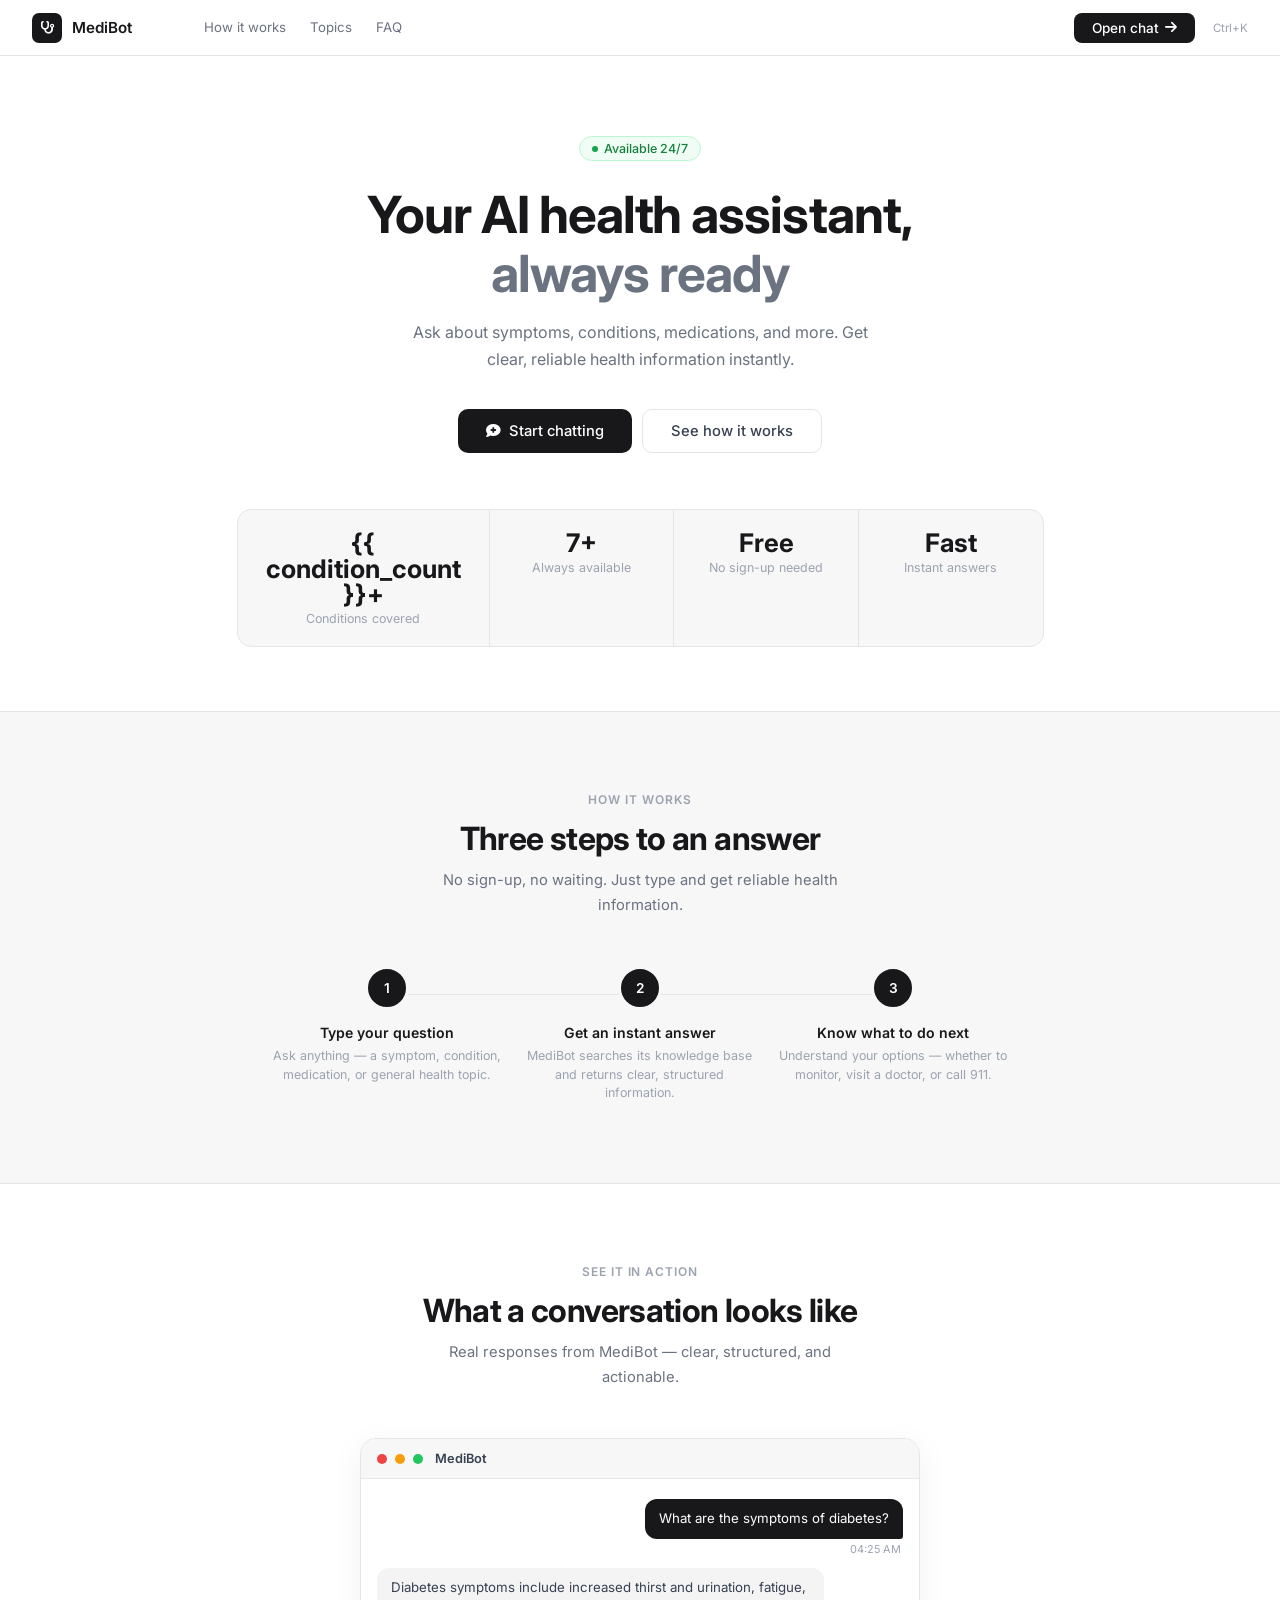
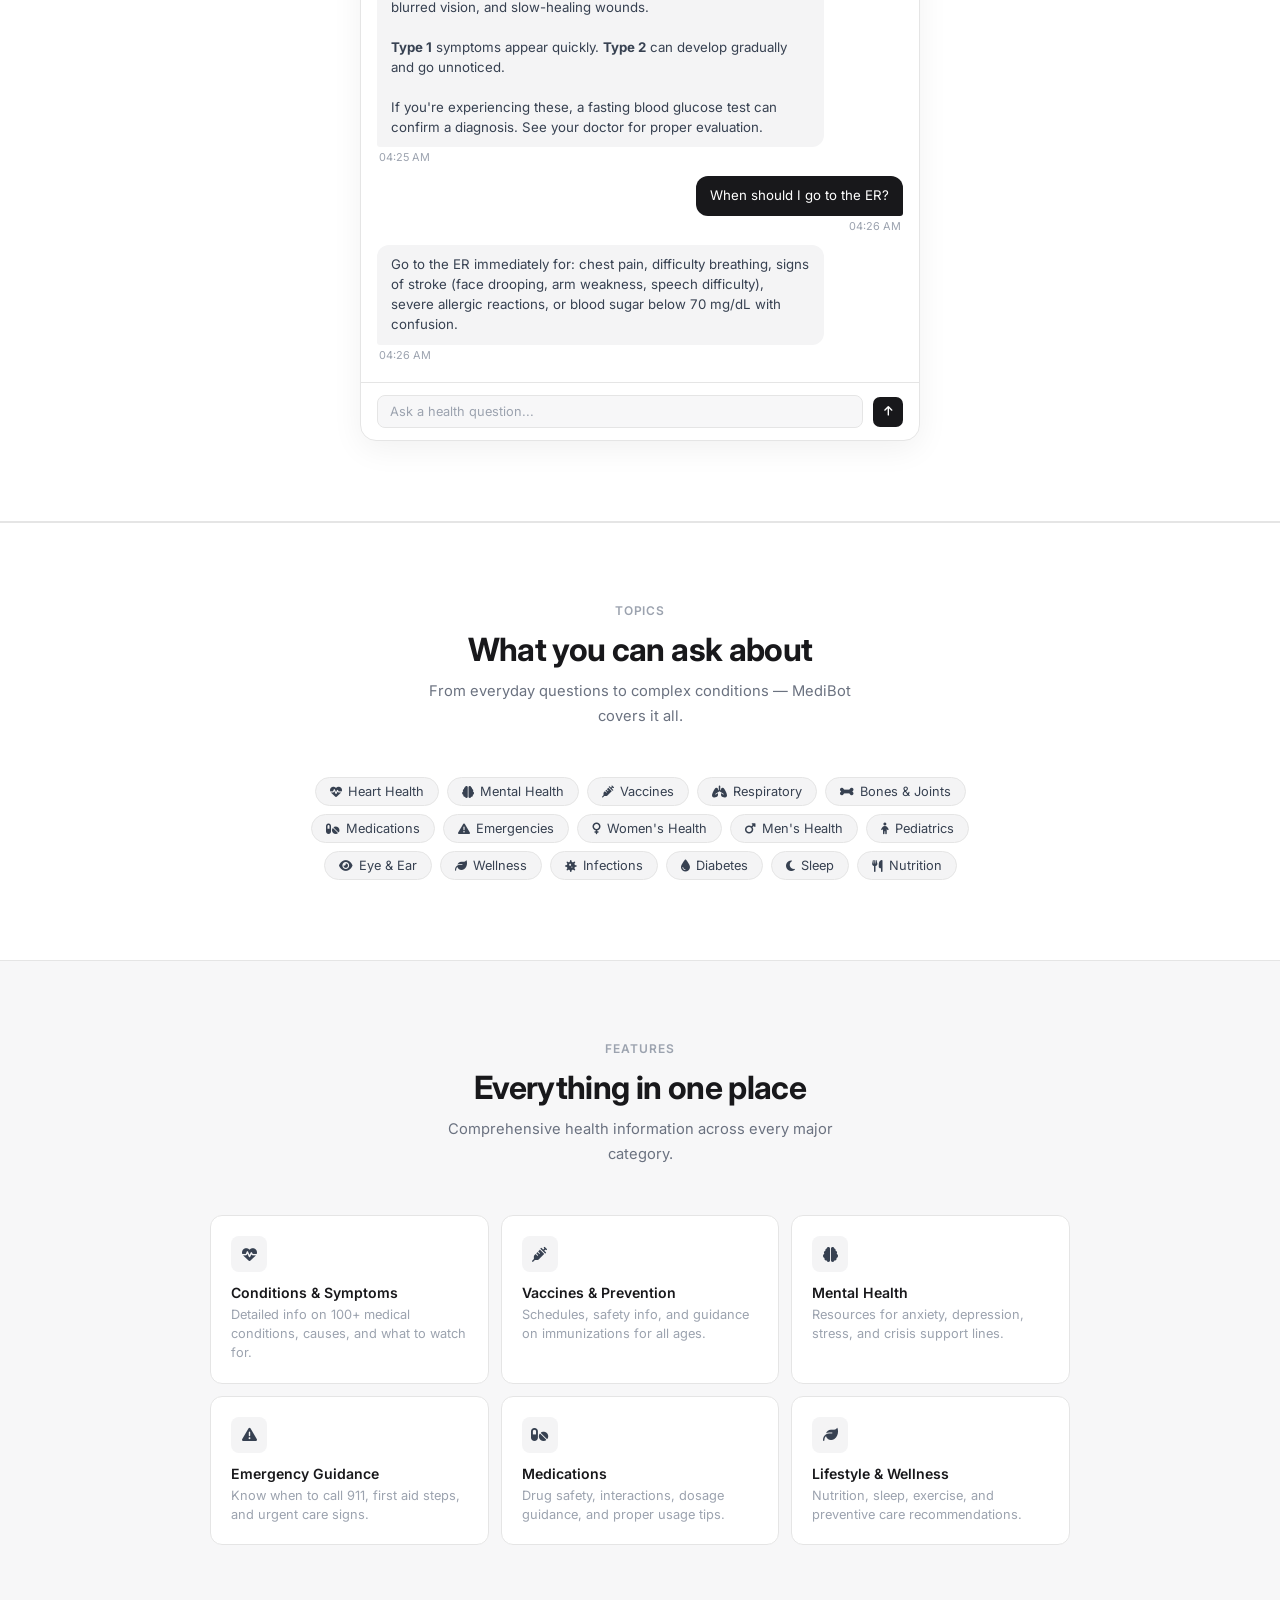
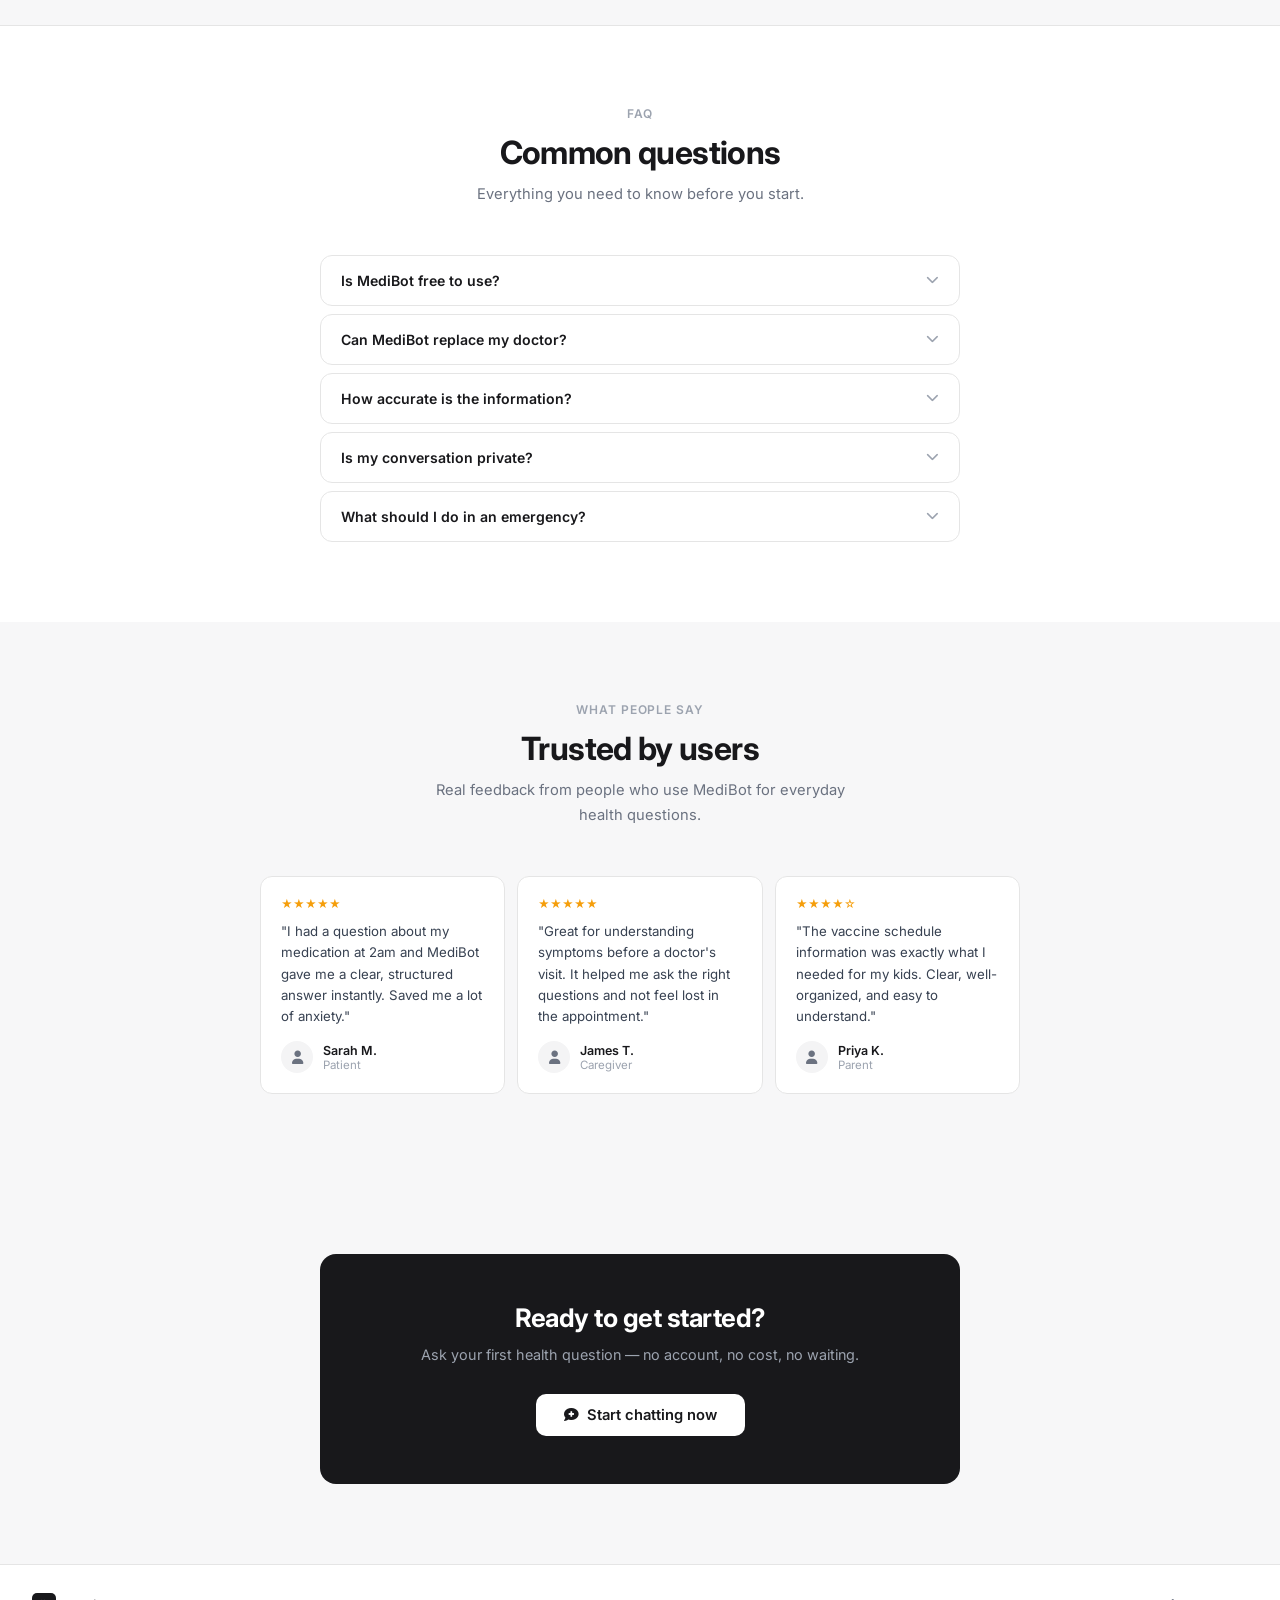
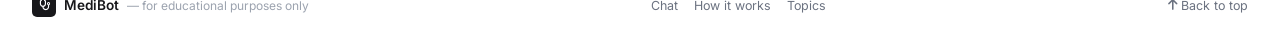
==== commit 98cdcbea: "#5" ====
--- a/templates/index.html
+++ b/templates/index.html
@@ -4,6 +4,14 @@
     <meta charset="UTF-8">
     <meta name="viewport" content="width=device-width, initial-scale=1.0">
     <title>MediBot — AI Health Assistant</title>
+    <meta name="theme-color" content="#ffffff">
+    <link rel="icon" type="image/svg+xml" href="/static/favicon.svg">
+    <link rel="manifest" href="/static/manifest.json">
+    <link rel="stylesheet" href="/static/style.css" media="print">
+    <meta property="og:title" content="MediBot — AI Health Assistant">
+    <meta property="og:description" content="Ask about symptoms, conditions, medications, and more. Get clear, reliable health information instantly.">
+    <meta property="og:type" content="website">
+    <meta property="og:image" content="/static/favicon.svg">
     <link href="https://fonts.googleapis.com/css2?family=Inter:wght@400;500;600;700&display=swap" rel="stylesheet">
     <link rel="stylesheet" href="https://cdnjs.cloudflare.com/ajax/libs/font-awesome/6.4.0/css/all.min.css">
     <style>
@@ -40,6 +48,13 @@
             color: white; font-size: 13px;
         }
         .nav-name { font-size: 0.95rem; font-weight: 600; color: #18181b; }
+        .nav-links { display: flex; gap: 4px; margin-left: 20px; }
+        .nav-link {
+            font-size: 0.83rem; color: #6b7280; text-decoration: none;
+            padding: 5px 10px; border-radius: 6px;
+            transition: background 0.15s, color 0.15s;
+        }
+        .nav-link:hover { background: #f4f4f5; color: #18181b; }
         .nav-cta {
             margin-left: auto;
             background: #18181b; color: white; border: none;
@@ -125,6 +140,19 @@
             transition: background 0.15s, transform 0.15s, box-shadow 0.15s;
         }
         .btn-primary:hover { background: #374151; transform: translateY(-2px); box-shadow: 0 6px 20px rgba(24,24,27,0.18); }
+        .btn-primary .spinner {
+            display: none;
+            width: 14px; height: 14px;
+            border: 2px solid rgba(255,255,255,0.3);
+            border-top-color: white;
+            border-radius: 50%;
+            animation: spin 0.6s linear infinite;
+        }
+        .btn-primary.loading .spinner { display: inline-block; }
+        .btn-primary.loading .btn-icon { display: none; }
+        .btn-primary.loading { pointer-events: none; opacity: 0.85; }
+        @keyframes spin { to { transform: rotate(360deg); } }
+
         .btn-secondary {
             background: #fff; color: #374151; border: 1px solid #e5e5e5;
             border-radius: 10px; padding: 12px 28px;
@@ -254,6 +282,55 @@
         }
         .btn-white:hover { background: #f4f4f5; transform: translateY(-2px); }
 
+        /* ── FAQ ── */
+        .faq-list { max-width: 640px; width: 100%; display: flex; flex-direction: column; gap: 8px; }
+        .faq-item {
+            background: #fff; border: 1px solid #e5e5e5;
+            border-radius: 12px; overflow: hidden;
+            transition: box-shadow 0.15s;
+        }
+        .faq-item:hover { box-shadow: 0 4px 16px rgba(0,0,0,0.06); }
+        .faq-q {
+            width: 100%; background: none; border: none;
+            padding: 16px 20px; display: flex; align-items: center;
+            justify-content: space-between; cursor: pointer;
+            font-family: 'Inter', sans-serif; font-size: 0.88rem;
+            font-weight: 600; color: #18181b; text-align: left;
+            gap: 12px;
+        }
+        .faq-q i { color: #9ca3af; transition: transform 0.25s; flex-shrink: 0; font-size: 0.8rem; }
+        .faq-item.open .faq-q i { transform: rotate(180deg); color: #18181b; }
+        .faq-a {
+            max-height: 0; overflow: hidden;
+            transition: max-height 0.3s ease, padding 0.3s ease;
+            font-size: 0.83rem; color: #6b7280; line-height: 1.7;
+            padding: 0 20px;
+        }
+        .faq-item.open .faq-a { max-height: 200px; padding: 0 20px 16px; }
+
+        /* ── Testimonials ── */
+        .testimonials {
+            display: grid; grid-template-columns: repeat(auto-fit, minmax(220px, 1fr));
+            gap: 12px; max-width: 760px; width: 100%;
+        }
+        .testimonial {
+            background: #fff; border: 1px solid #e5e5e5;
+            border-radius: 12px; padding: 20px;
+            opacity: 0; transform: translateY(16px);
+            transition: opacity 0.4s ease, transform 0.4s ease;
+        }
+        .testimonial.visible { opacity: 1; transform: translateY(0); }
+        .testimonial p { font-size: 0.83rem; color: #374151; line-height: 1.6; margin-bottom: 14px; }
+        .testimonial-author { display: flex; align-items: center; gap: 10px; }
+        .t-avatar {
+            width: 32px; height: 32px; border-radius: 50%;
+            background: #f4f4f5; display: flex; align-items: center;
+            justify-content: center; font-size: 13px; color: #6b7280;
+        }
+        .t-name { font-size: 0.78rem; font-weight: 600; color: #18181b; }
+        .t-role { font-size: 0.72rem; color: #9ca3af; }
+        .t-stars { color: #f59e0b; font-size: 0.7rem; margin-bottom: 10px; }
+
         /* ── Footer ── */
         footer {
             background: #fff; border-top: 1px solid #e5e5e5;
@@ -289,6 +366,7 @@
 
         @media (max-width: 600px) {
             nav { padding: 0 16px; }
+            .nav-links { display: none; }
             .section { padding: 56px 16px; }
             .stats { flex-direction: column; }
             .stat { border-right: none; border-bottom: 1px solid #e5e5e5; }
@@ -305,7 +383,13 @@
     <nav>
         <div class="nav-logo"><i class="fas fa-stethoscope"></i></div>
         <span class="nav-name">MediBot</span>
+        <nav class="nav-links">
+            <a href="#how" class="nav-link">How it works</a>
+            <a href="#topics" class="nav-link">Topics</a>
+            <a href="#faq" class="nav-link">FAQ</a>
+        </nav>
         <a href="/chat" class="nav-cta">Open chat <i class="fas fa-arrow-right"></i></a>
+        <span style="font-size:0.72rem;color:#9ca3af;margin-left:8px;display:none;" id="kbHint">Ctrl+K</span>
     </nav>
 
     <!-- Hero -->
@@ -314,7 +398,11 @@
         <h1>Your AI health assistant, <em>always ready</em></h1>
         <p>Ask about symptoms, conditions, medications, and more. Get clear, reliable health information instantly.</p>
         <div class="hero-actions">
-            <a href="/chat" class="btn-primary"><i class="fas fa-comment-medical"></i> Start chatting</a>
+            <a href="/chat" class="btn-primary" id="startChatBtn">
+                <i class="fas fa-comment-medical btn-icon"></i>
+                <span class="spinner"></span>
+                Start chatting
+            </a>
             <a href="#how" class="btn-secondary">See how it works</a>
         </div>
         <div class="stats">
@@ -364,7 +452,7 @@
             <div class="preview-messages">
                 <div class="pm user">
                     <div class="pm-bubble">What are the symptoms of diabetes?</div>
-                    <div class="pm-time">2:14 PM</div>
+                    <div class="pm-time" id="pt1"></div>
                 </div>
                 <div class="pm bot">
                     <div class="pm-bubble">
@@ -372,17 +460,17 @@
                         <strong>Type 1</strong> symptoms appear quickly. <strong>Type 2</strong> can develop gradually and go unnoticed.<br><br>
                         If you're experiencing these, a fasting blood glucose test can confirm a diagnosis. See your doctor for proper evaluation.
                     </div>
-                    <div class="pm-time">2:14 PM</div>
+                    <div class="pm-time" id="pt2"></div>
                 </div>
                 <div class="pm user">
                     <div class="pm-bubble">When should I go to the ER?</div>
-                    <div class="pm-time">2:15 PM</div>
+                    <div class="pm-time" id="pt3"></div>
                 </div>
                 <div class="pm bot">
                     <div class="pm-bubble">
                         Go to the ER immediately for: chest pain, difficulty breathing, signs of stroke (face drooping, arm weakness, speech difficulty), severe allergic reactions, or blood sugar below 70 mg/dL with confusion.
                     </div>
-                    <div class="pm-time">2:15 PM</div>
+                    <div class="pm-time" id="pt4"></div>
                 </div>
             </div>
             <div class="preview-input">
@@ -432,6 +520,68 @@
         </div>
     </div>
 
+    <!-- FAQ -->
+    <div class="section" id="faq" style="background:#fff; border-top:1px solid #e5e5e5;">
+        <p class="section-label scroll-reveal">FAQ</p>
+        <h2 class="section-title scroll-reveal">Common questions</h2>
+        <p class="section-sub scroll-reveal">Everything you need to know before you start.</p>
+        <div class="faq-list scroll-reveal">
+            <div class="faq-item">
+                <button class="faq-q">Is MediBot free to use? <i class="fas fa-chevron-down"></i></button>
+                <div class="faq-a">Yes, completely free. No account, no subscription, no hidden fees. Just open the chat and start asking.</div>
+            </div>
+            <div class="faq-item">
+                <button class="faq-q">Can MediBot replace my doctor? <i class="fas fa-chevron-down"></i></button>
+                <div class="faq-a">No. MediBot provides general health information for educational purposes only. Always consult a qualified healthcare provider for diagnosis, treatment, or medical advice.</div>
+            </div>
+            <div class="faq-item">
+                <button class="faq-q">How accurate is the information? <i class="fas fa-chevron-down"></i></button>
+                <div class="faq-a">MediBot's knowledge base is built from established medical references covering 100+ conditions. It's regularly reviewed, but it's not a substitute for professional medical judgment.</div>
+            </div>
+            <div class="faq-item">
+                <button class="faq-q">Is my conversation private? <i class="fas fa-chevron-down"></i></button>
+                <div class="faq-a">Chat history is stored in your browser session only and cleared when you close the tab or click "New chat". Nothing is stored on a server long-term.</div>
+            </div>
+            <div class="faq-item">
+                <button class="faq-q">What should I do in an emergency? <i class="fas fa-chevron-down"></i></button>
+                <div class="faq-a">Call 102 immediately. Do not rely on MediBot for emergencies. For poison control, call 1-800-222-1222. For mental health crisis, call or text 988.</div>
+            </div>
+        </div>
+    </div>
+
+    <!-- Testimonials -->
+    <div class="section">
+        <p class="section-label scroll-reveal">What people say</p>
+        <h2 class="section-title scroll-reveal">Trusted by users</h2>
+        <p class="section-sub scroll-reveal">Real feedback from people who use MediBot for everyday health questions.</p>
+        <div class="testimonials">
+            <div class="testimonial">
+                <div class="t-stars">★★★★★</div>
+                <p>"I had a question about my medication at 2am and MediBot gave me a clear, structured answer instantly. Saved me a lot of anxiety."</p>
+                <div class="testimonial-author">
+                    <div class="t-avatar"><i class="fas fa-user"></i></div>
+                    <div><div class="t-name">Sarah M.</div><div class="t-role">Patient</div></div>
+                </div>
+            </div>
+            <div class="testimonial">
+                <div class="t-stars">★★★★★</div>
+                <p>"Great for understanding symptoms before a doctor's visit. It helped me ask the right questions and not feel lost in the appointment."</p>
+                <div class="testimonial-author">
+                    <div class="t-avatar"><i class="fas fa-user"></i></div>
+                    <div><div class="t-name">James T.</div><div class="t-role">Caregiver</div></div>
+                </div>
+            </div>
+            <div class="testimonial">
+                <div class="t-stars">★★★★☆</div>
+                <p>"The vaccine schedule information was exactly what I needed for my kids. Clear, well-organized, and easy to understand."</p>
+                <div class="testimonial-author">
+                    <div class="t-avatar"><i class="fas fa-user"></i></div>
+                    <div><div class="t-name">Priya K.</div><div class="t-role">Parent</div></div>
+                </div>
+            </div>
+        </div>
+    </div>
+
     <!-- CTA banner -->
     <div class="section">
         <div class="cta-banner scroll-reveal">
@@ -457,6 +607,23 @@
     </footer>
 
     <script>
+        // Live chat preview timestamps
+        (function() {
+            const fmt = d => d.toLocaleTimeString([], { hour: '2-digit', minute: '2-digit' });
+            const now = new Date();
+            const m1 = new Date(now - 2 * 60000);
+            const m2 = new Date(now - 60000);
+            document.getElementById('pt1').textContent = fmt(m1);
+            document.getElementById('pt2').textContent = fmt(m1);
+            document.getElementById('pt3').textContent = fmt(m2);
+            document.getElementById('pt4').textContent = fmt(m2);
+        })();
+
+        // Start chatting spinner
+        document.getElementById('startChatBtn').addEventListener('click', function() {
+            this.classList.add('loading');
+        });
+
         // Scroll reveal
         const reveals = document.querySelectorAll('.scroll-reveal');
         const ro = new IntersectionObserver(entries => {
@@ -481,6 +648,18 @@
         }, { threshold: 0.12 });
         cards.forEach(c => co.observe(c));
 
+        // Testimonials stagger
+        const tCards = document.querySelectorAll('.testimonial');
+        const to = new IntersectionObserver(entries => {
+            entries.forEach((e, i) => {
+                if (e.isIntersecting) {
+                    setTimeout(() => e.target.classList.add('visible'), i * 100);
+                    to.unobserve(e.target);
+                }
+            });
+        }, { threshold: 0.12 });
+        tCards.forEach(t => to.observe(t));
+
         // Count-up stats
         function countUp(el, target, dur) {
             let v = 0, step = target / (dur / 16);
@@ -500,6 +679,29 @@
                 }
             });
         }, { threshold: 0.5 }).observe(document.querySelector('.stats'));
+
+        // FAQ accordion
+        document.querySelectorAll('.faq-q').forEach(btn => {
+            btn.addEventListener('click', () => {
+                const item = btn.parentElement;
+                const isOpen = item.classList.contains('open');
+                document.querySelectorAll('.faq-item').forEach(i => i.classList.remove('open'));
+                if (!isOpen) item.classList.add('open');
+            });
+        });
+
+        // Ctrl+K → go to chat
+        document.getElementById('kbHint').style.display = 'inline';
+        document.addEventListener('keydown', e => {
+            if ((e.ctrlKey || e.metaKey) && e.key === 'k') {
+                e.preventDefault();
+                window.location.href = '/chat';
+            }
+        });
+
+        if ('serviceWorker' in navigator) {
+            navigator.serviceWorker.register('/static/sw.js');
+        }
     </script>
 </body>
 </html>
--- a/static/style.css
+++ b/static/style.css
@@ -0,0 +1,131 @@
+/* Additional CSS for MediBot - Medical Chatbot */
+/* The main styling is now embedded in the HTML template */
+
+/* Custom medical-themed colors and utilities */
+:root {
+    --medical-primary: #2c5aa0;
+    --medical-secondary: #4a90e2;
+    --medical-success: #28a745;
+    --medical-danger: #dc3545;
+    --medical-warning: #ffc107;
+    --medical-info: #17a2b8;
+}
+
+/* Additional responsive utilities */
+@media (max-width: 480px) {
+    .chat-container {
+        margin: 5px;
+        height: 98vh;
+        border-radius: 10px;
+    }
+    
+    .chat-header {
+        padding: 10px 15px;
+    }
+    
+    .bot-info h3 {
+        font-size: 1.1rem;
+    }
+    
+    .suggestion-btn {
+        font-size: 0.8rem;
+        padding: 6px 12px;
+    }
+}
+
+/* Print styles for medical information */
+@media print {
+    * { box-shadow: none !important; animation: none !important; }
+
+    body { background: #fff; color: #000; font-family: Georgia, serif; }
+
+    /* Hide everything except messages */
+    .topbar, .emergency-strip, .input-area,
+    .empty-state, .typing-row, .msg-actions,
+    .followup-chips, .message-actions,
+    #scrollTopBtn, .search-bar { display: none !important; }
+
+    /* Print header */
+    .chat-area::before {
+        content: "MediBot — Chat Export";
+        display: block;
+        font-size: 1.1rem;
+        font-weight: bold;
+        border-bottom: 2px solid #000;
+        padding-bottom: 8px;
+        margin-bottom: 16px;
+    }
+
+    .chat-area { padding: 0; overflow: visible; }
+
+    /* Show all messages cleanly */
+    .message-row { page-break-inside: avoid; margin-bottom: 14px; }
+    .message-row.user { align-items: flex-start; }
+
+    .message-row.user .bubble::before { content: "You: "; font-weight: bold; }
+    .message-row.bot  .bubble::before { content: "MediBot: "; font-weight: bold; }
+
+    .bubble {
+        background: none !important;
+        border: none !important;
+        color: #000 !important;
+        padding: 0 !important;
+        max-width: 100% !important;
+        font-size: 10pt;
+        line-height: 1.5;
+    }
+
+    .msg-time { color: #666; font-size: 8pt; }
+
+    /* Page footer */
+    @page {
+        margin: 2cm;
+        @bottom-center {
+            content: "MediBot — For educational purposes only. Not a substitute for medical advice.";
+            font-size: 8pt;
+            color: #666;
+        }
+    }
+}
+
+/* Accessibility improvements */
+.message-content:focus,
+.suggestion-btn:focus,
+.send-button:focus,
+.message-input:focus {
+    outline: 2px solid var(--medical-primary);
+    outline-offset: 2px;
+}
+
+/* High contrast mode support */
+@media (prefers-contrast: high) {
+    .chat-container {
+        border: 2px solid #000;
+    }
+    
+    .message.bot .message-content {
+        border: 2px solid #000;
+    }
+    
+    .message.user .message-content {
+        background: #000;
+        color: #fff;
+    }
+}
+
+/* Reduced motion support */
+@media (prefers-reduced-motion: reduce) {
+    .message,
+    .typing-dot,
+    .status-indicator,
+    .send-button,
+    .suggestion-btn {
+        animation: none;
+        transition: none;
+    }
+}
+
+/* Dark mode support (future enhancement) */
+@media (prefers-color-scheme: dark) {
+    /* Dark mode styles can be added here if needed */
+}
